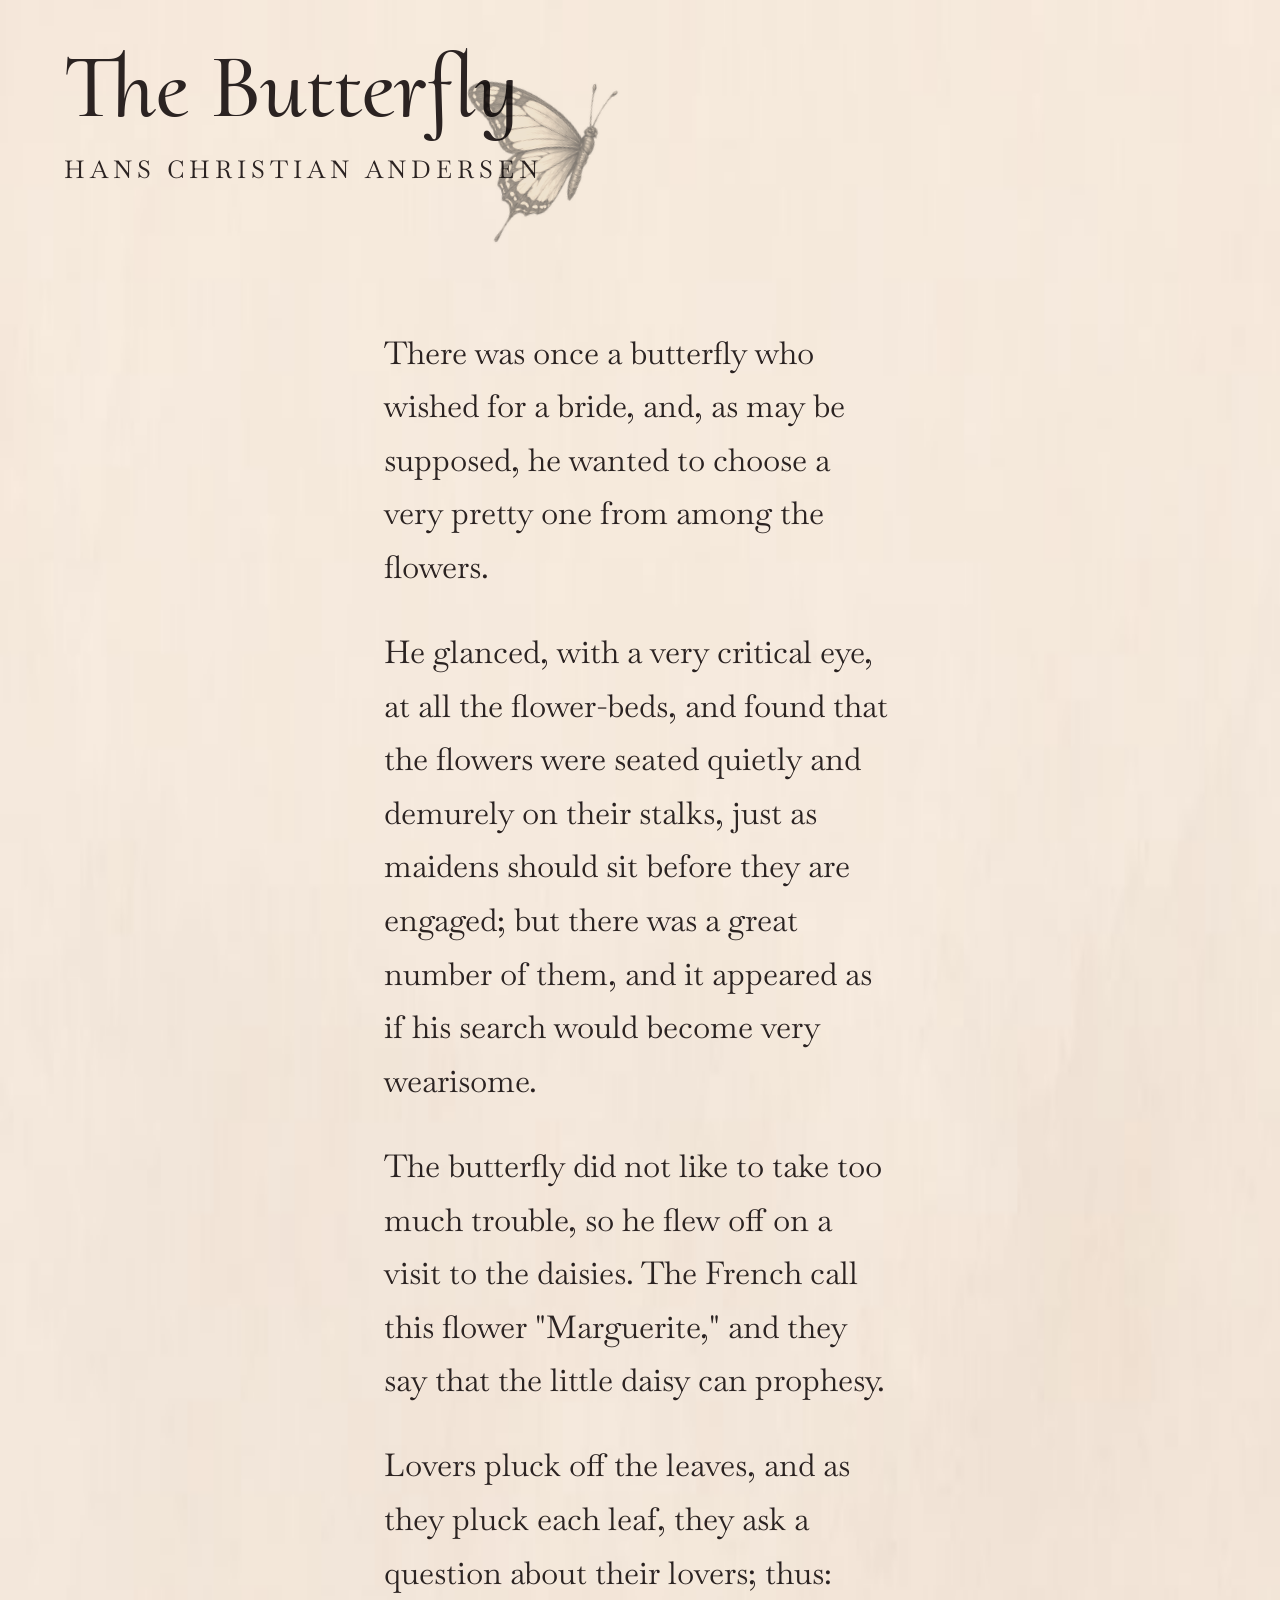
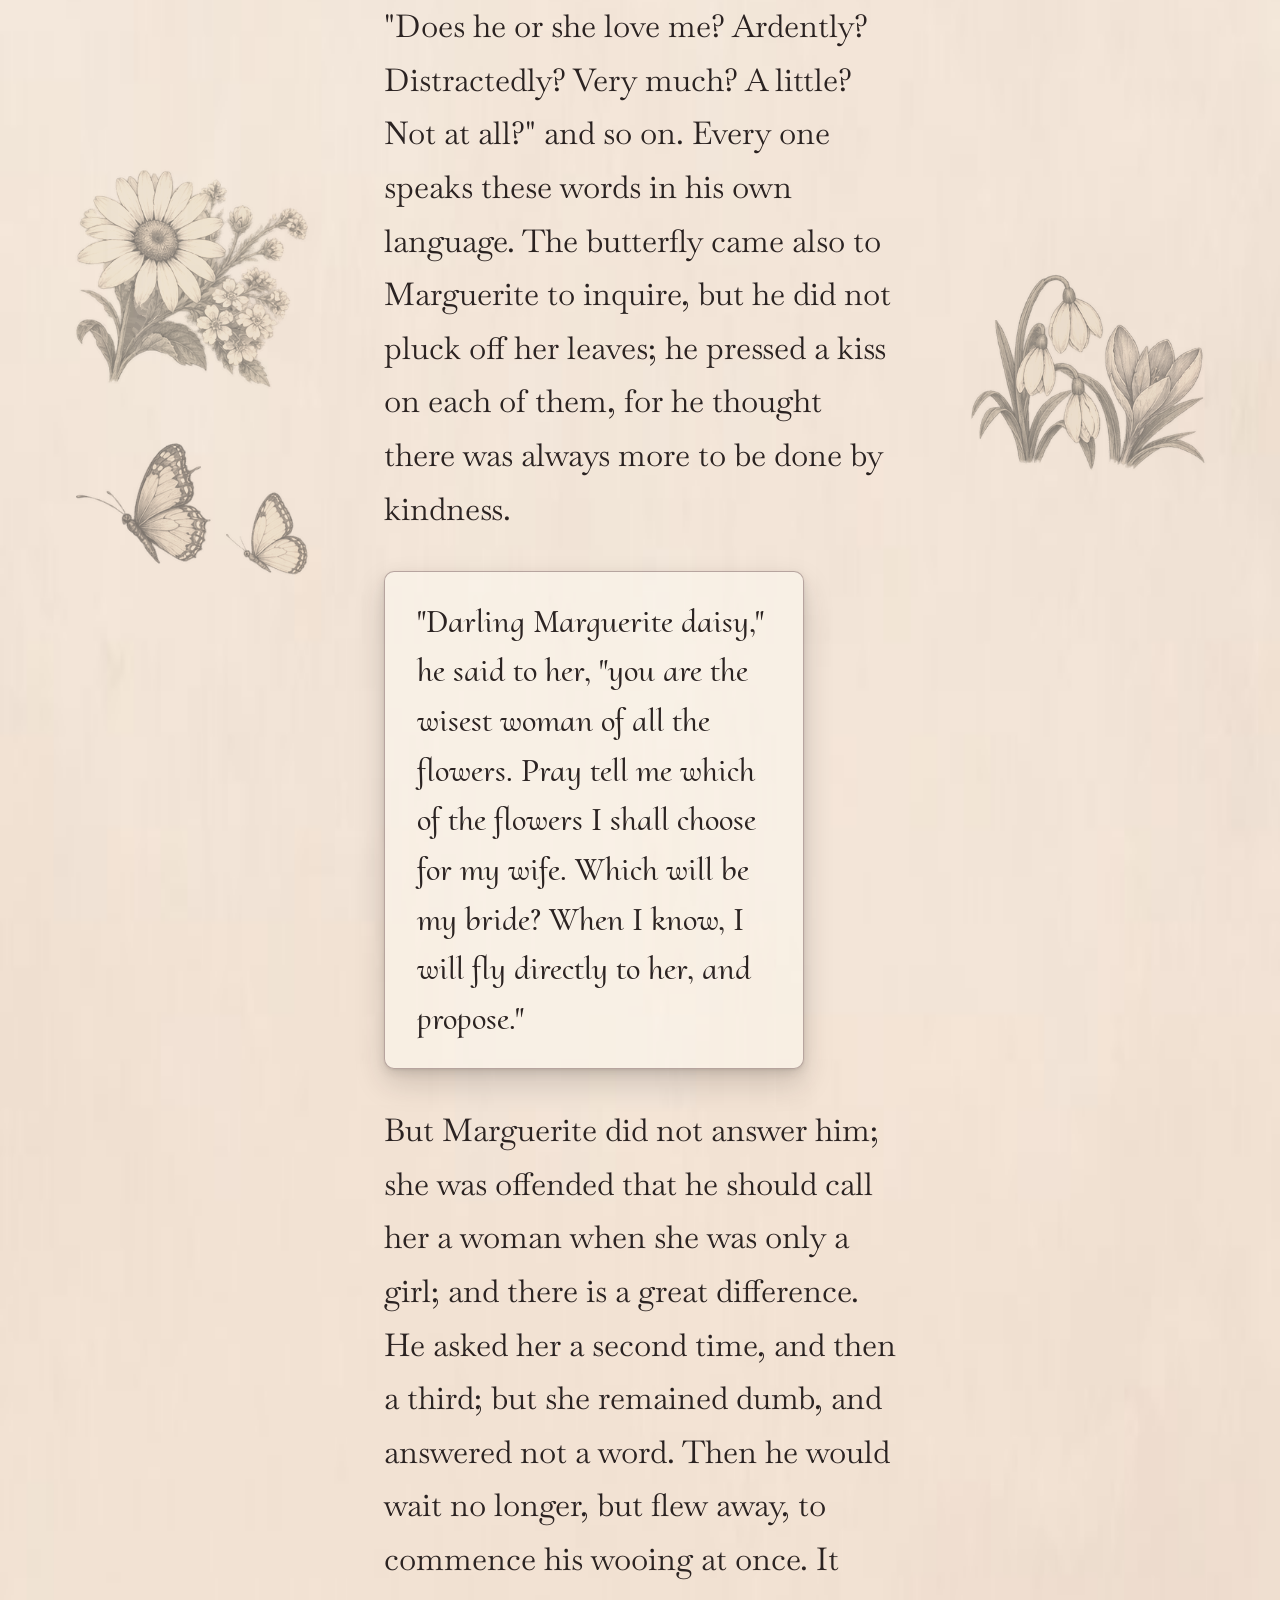
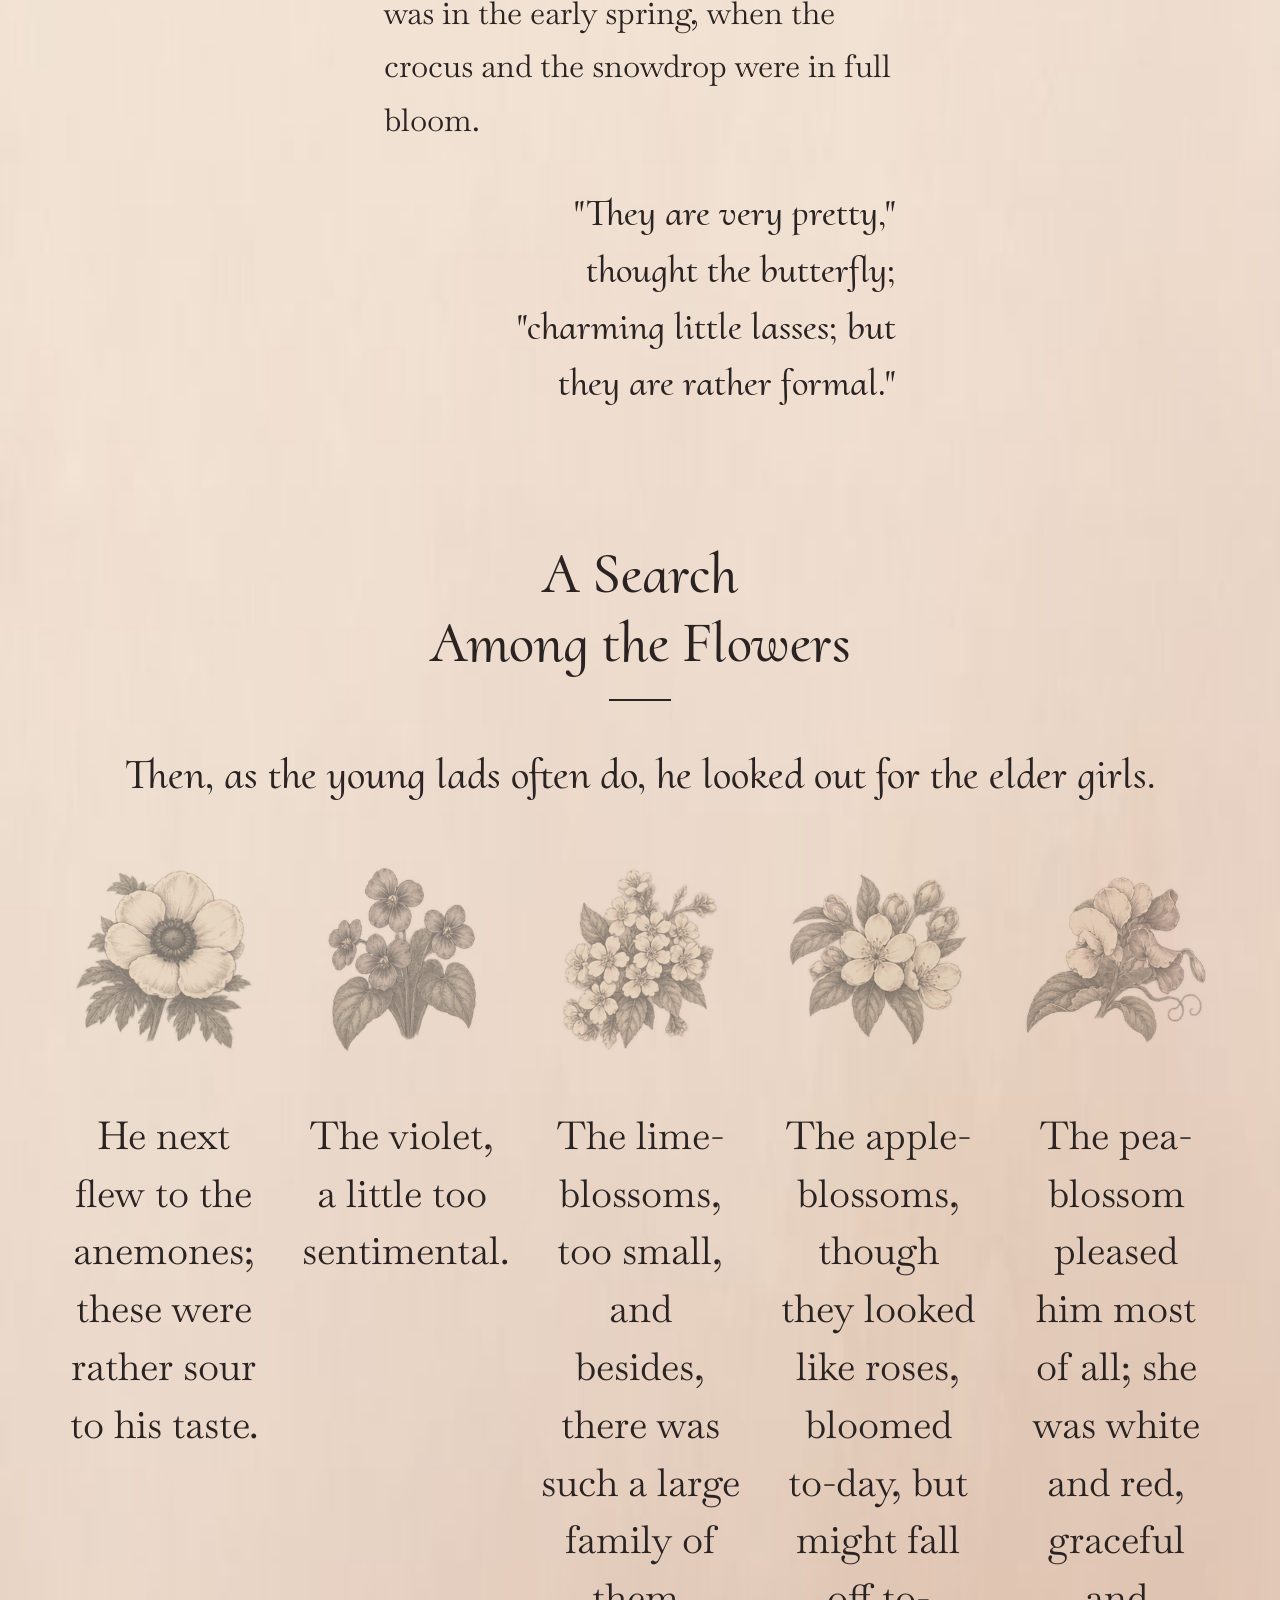
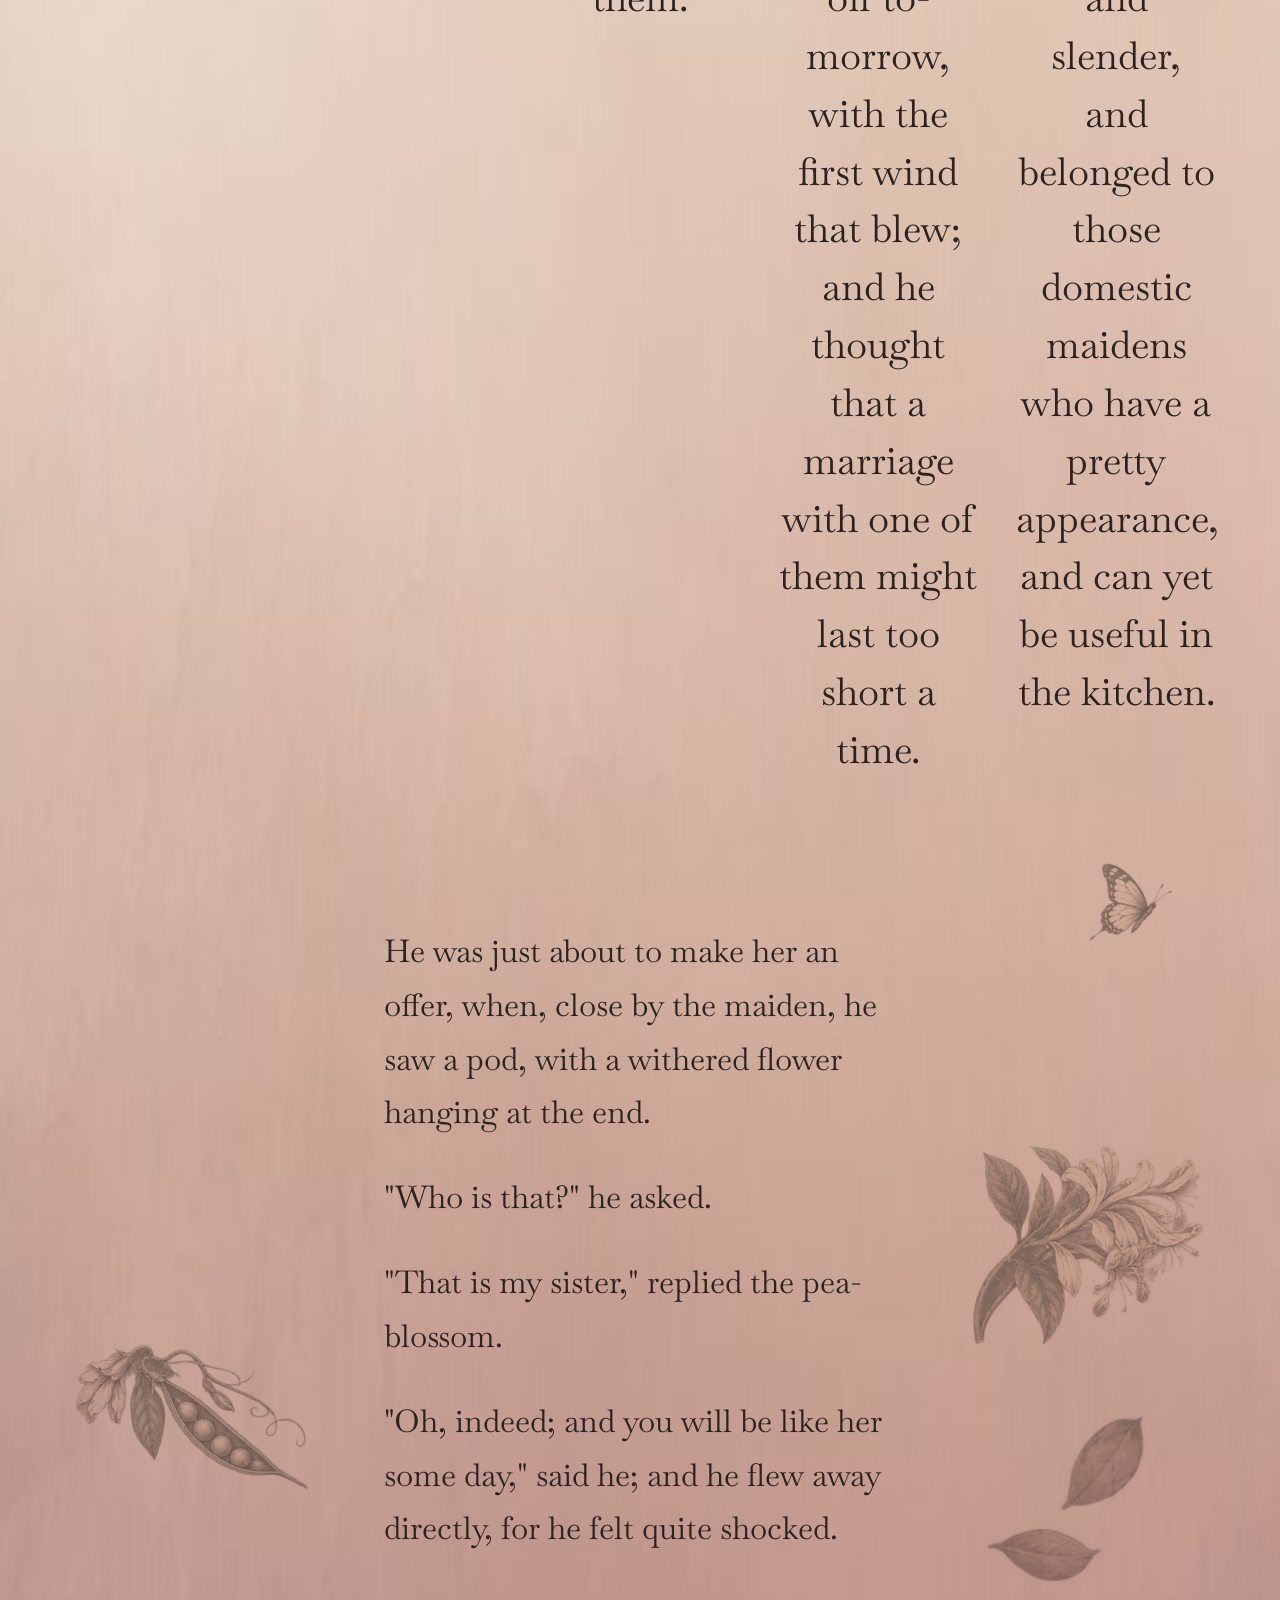
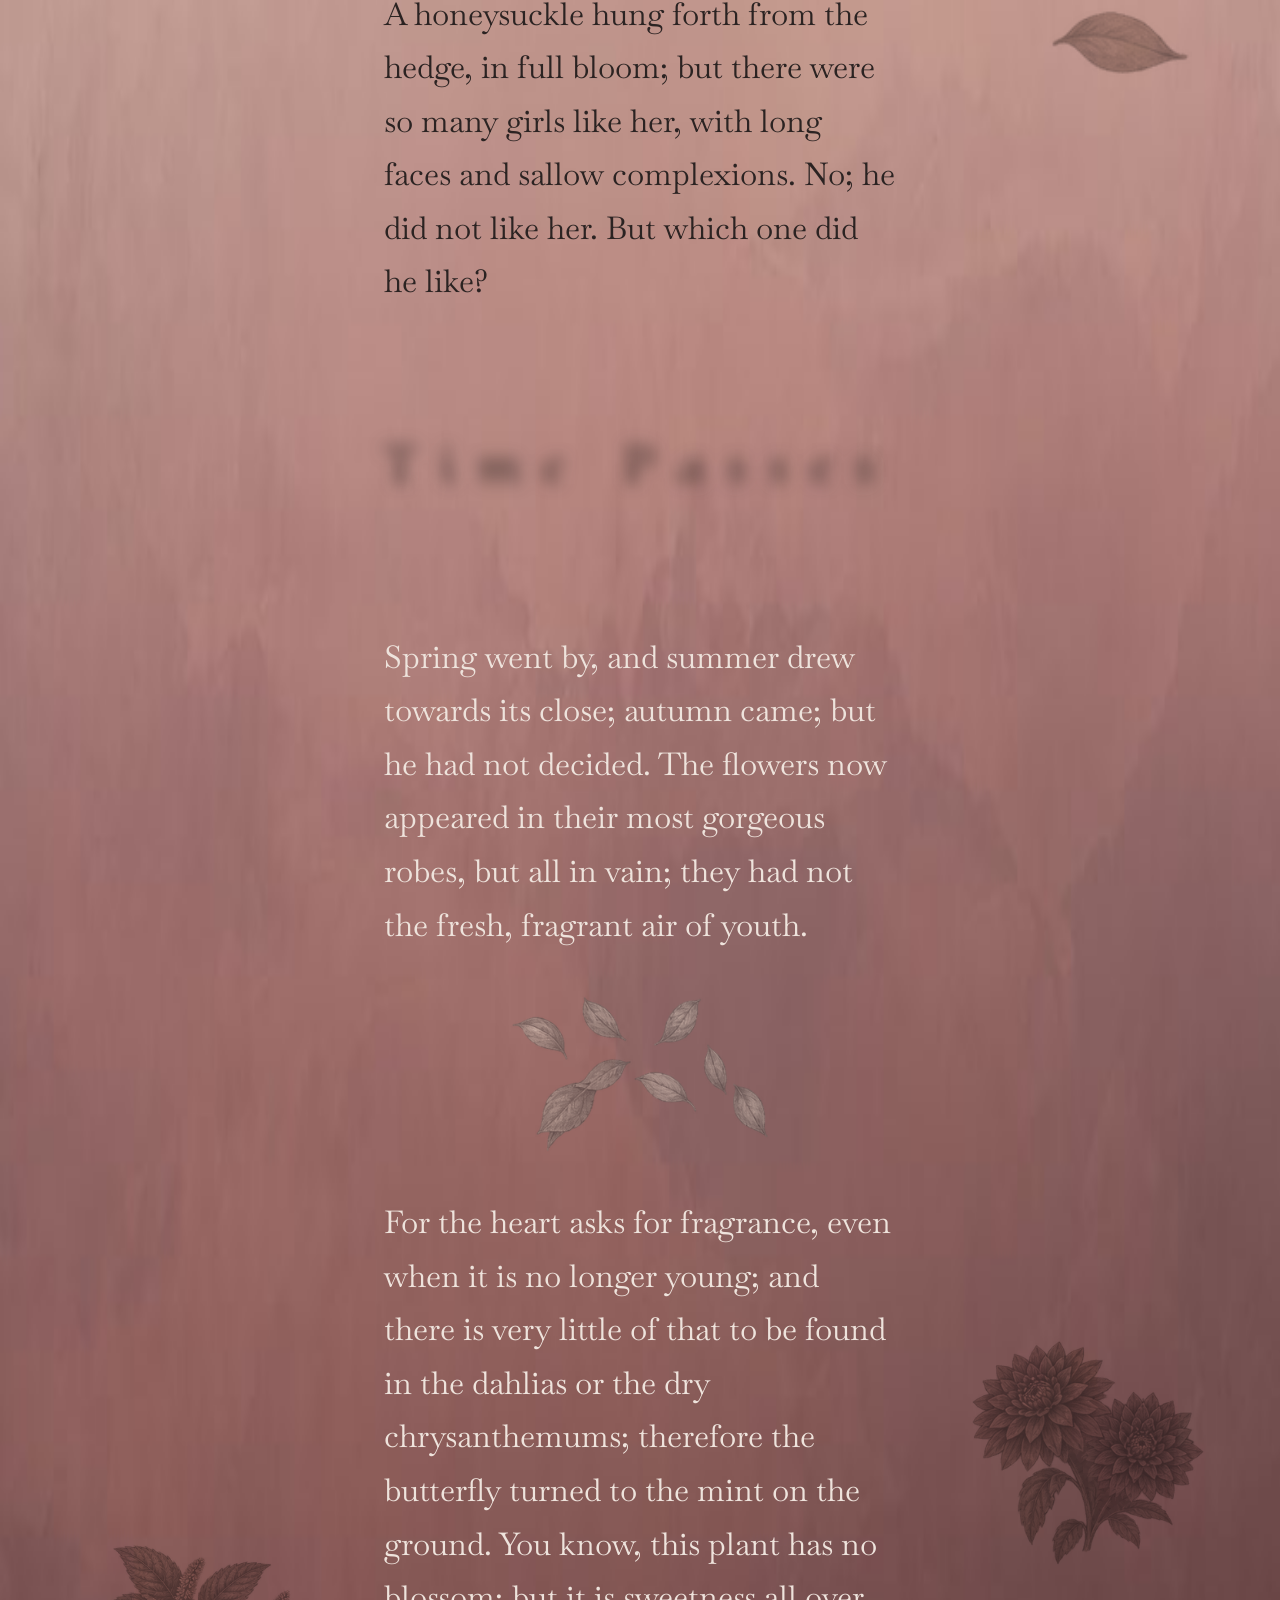
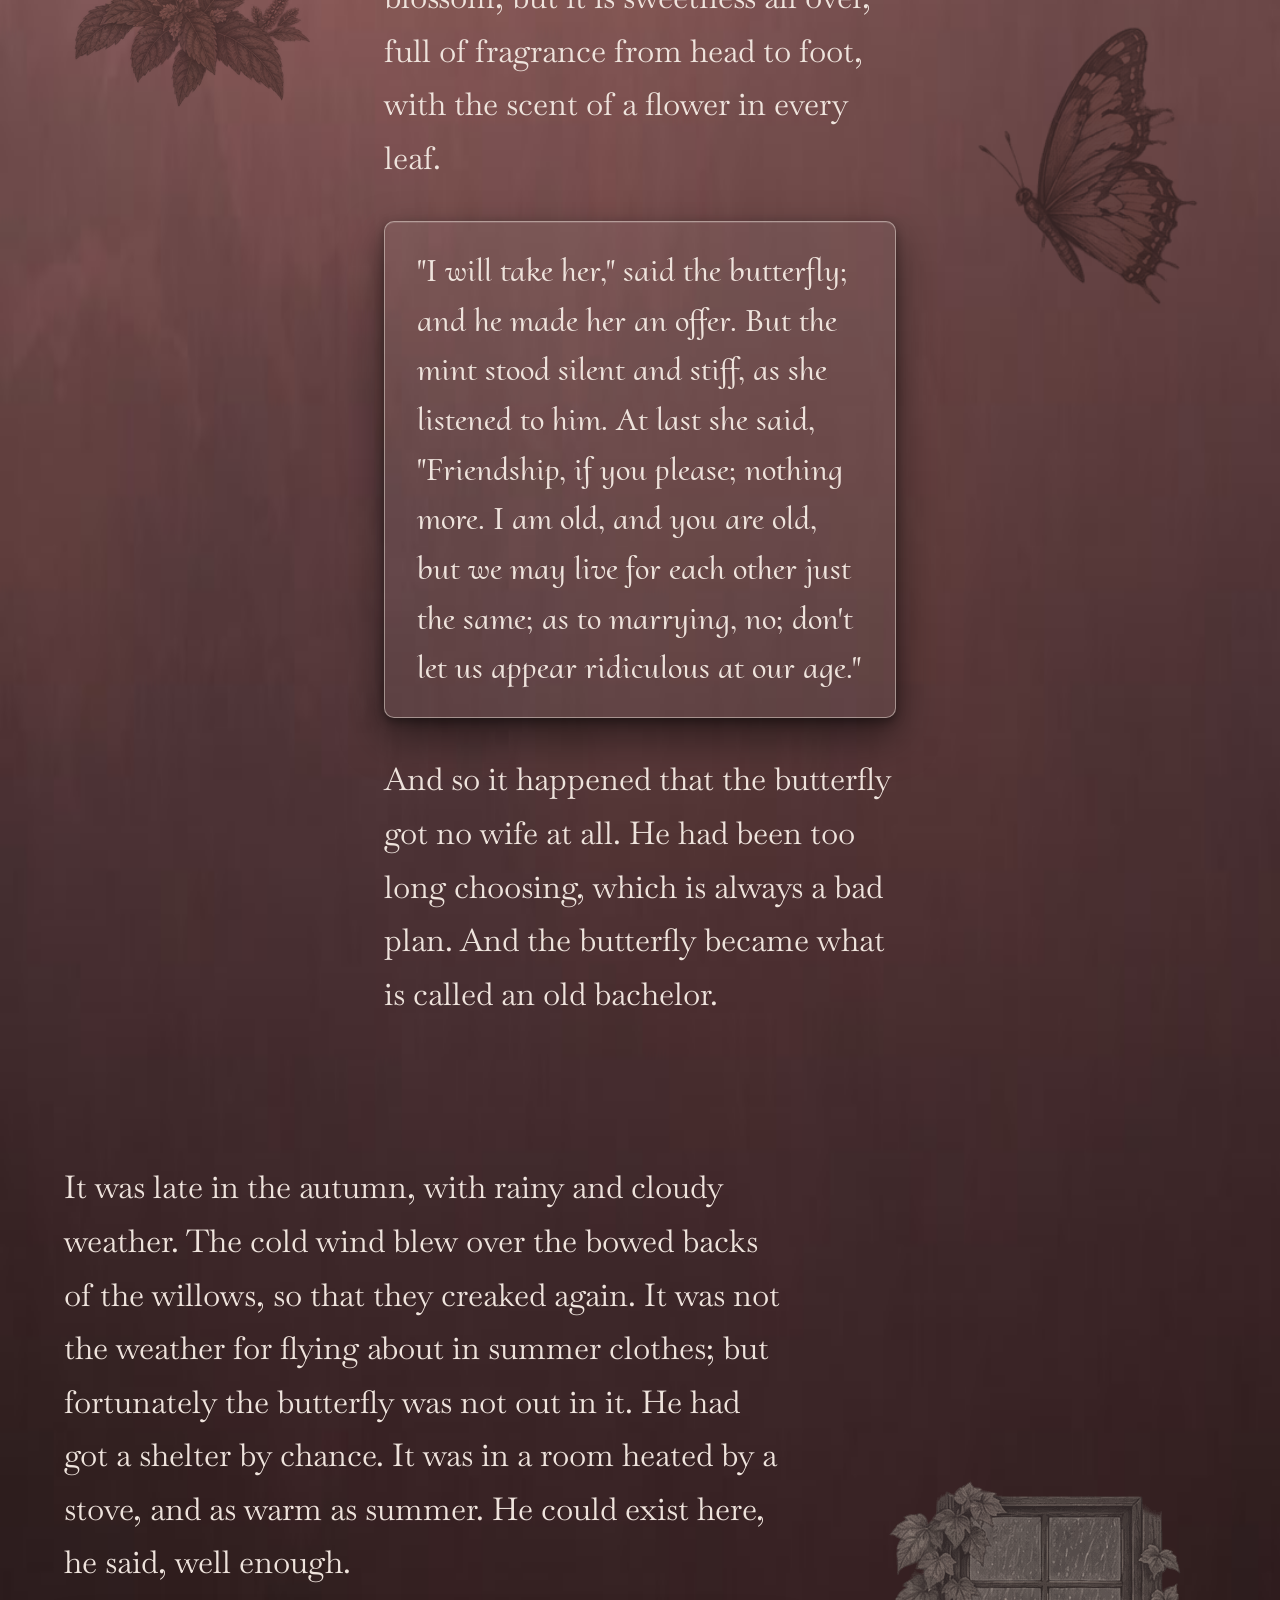
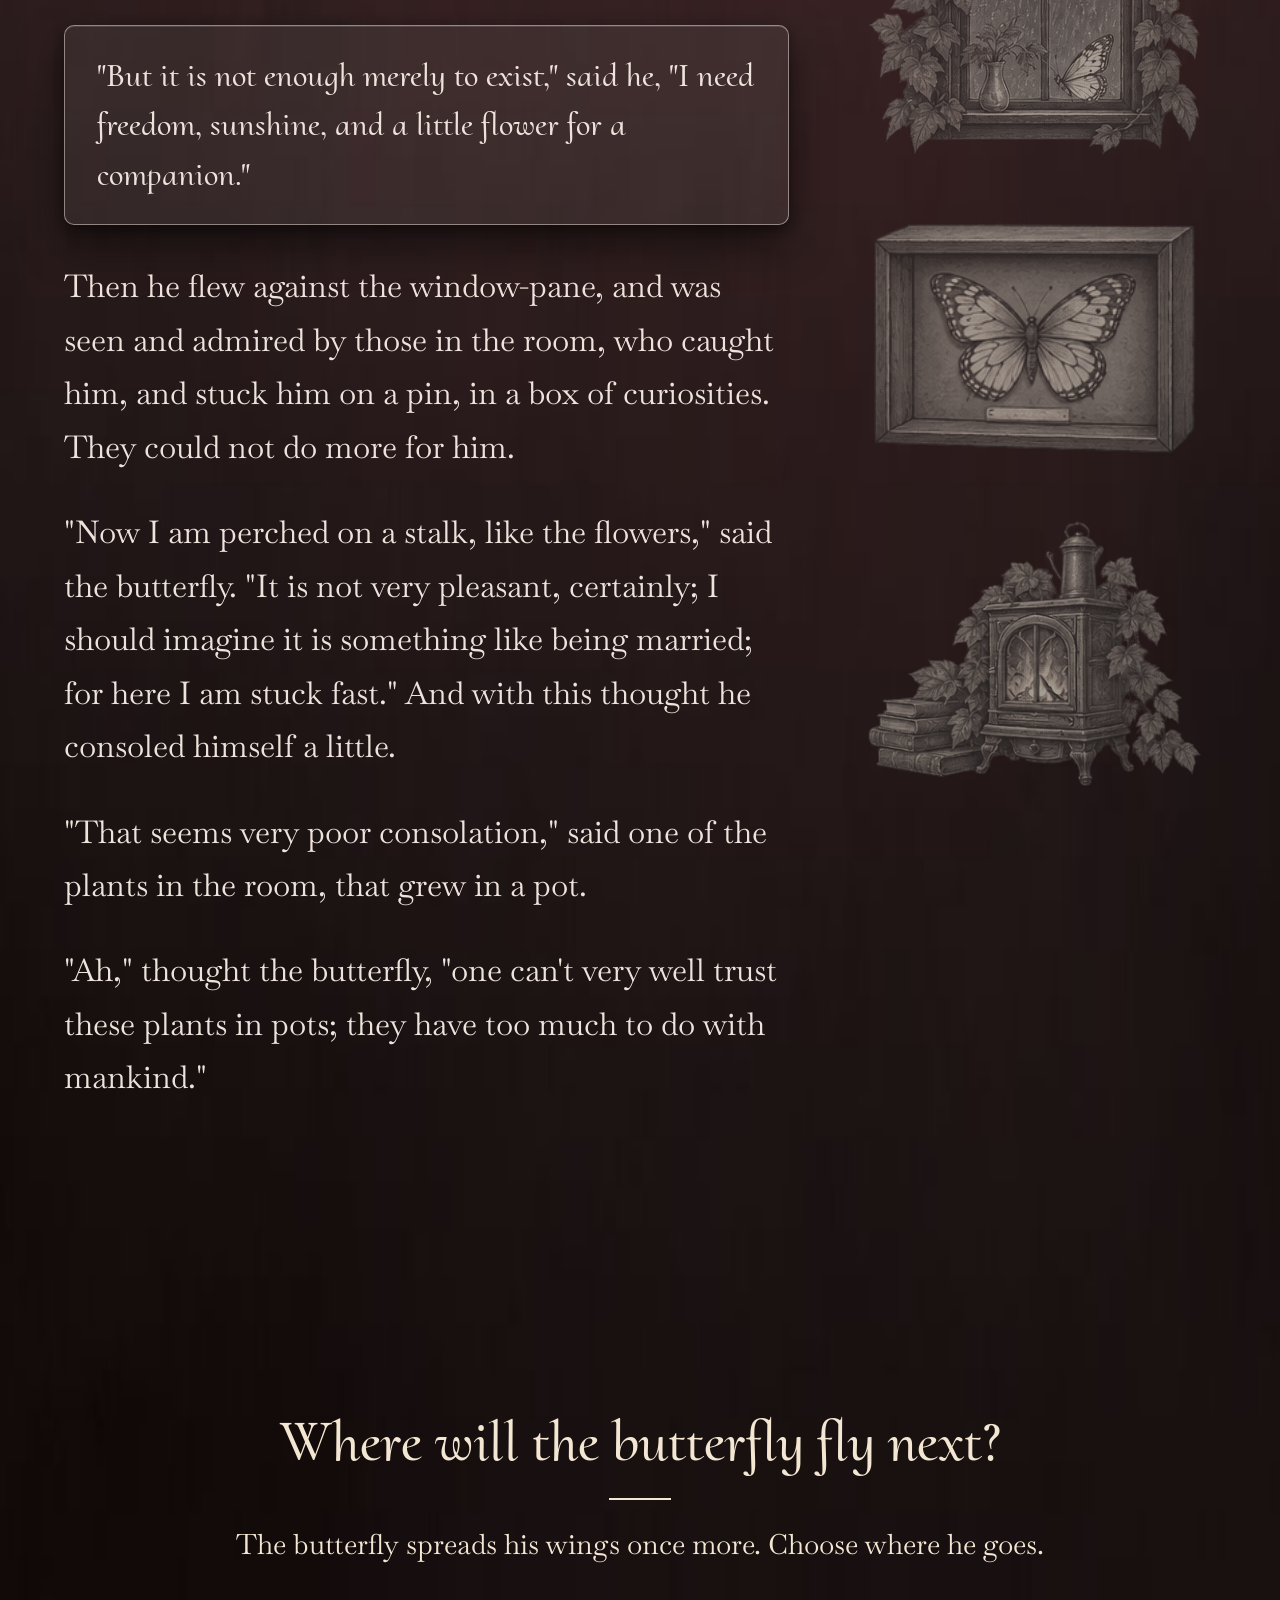
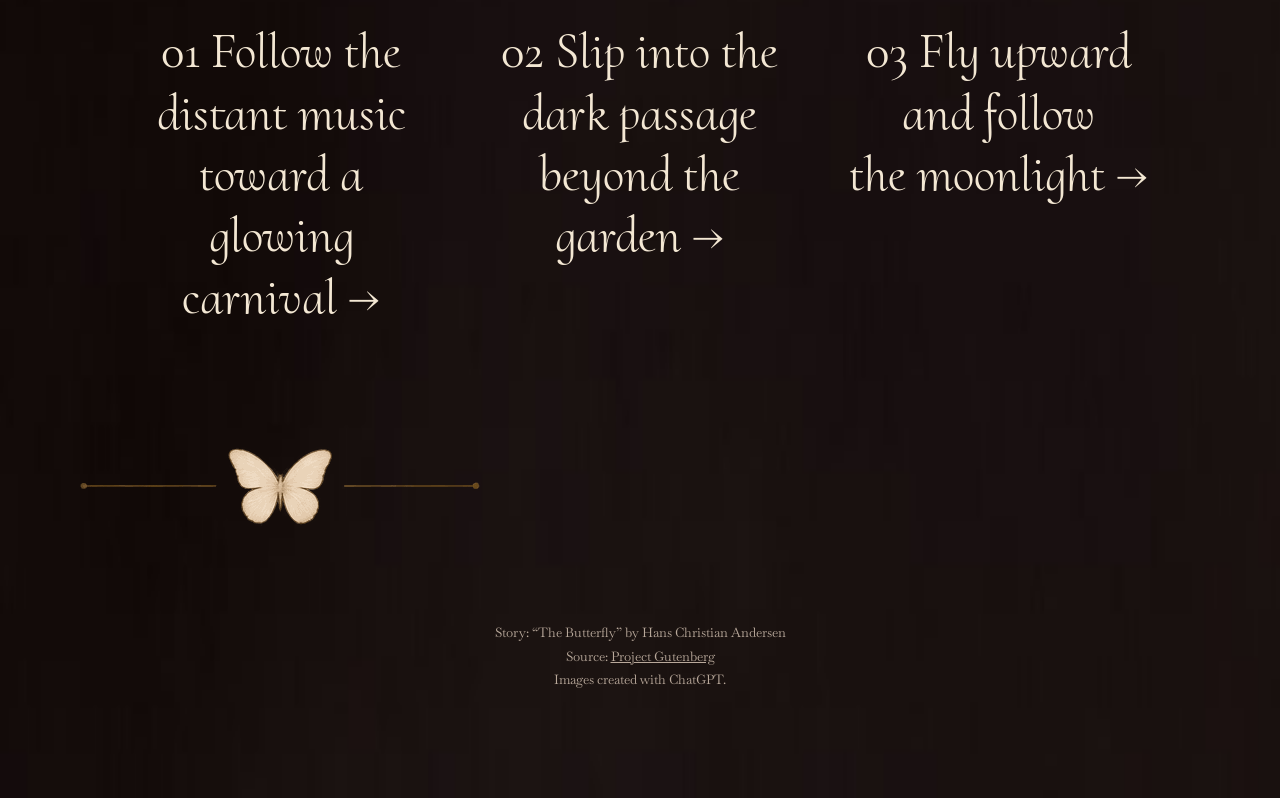
==== index.html @ ea09bf88 "footer" ====
<!DOCTYPE html>
<html lang="en">
<head>
  <meta charset="UTF-8">
  <meta name="viewport" content="width=device-width, initial-scale=1.0">
  <title>The Butterfly</title>
  <link rel="preconnect" href="https://fonts.googleapis.com">
  <link rel="preconnect" href="https://fonts.gstatic.com" crossorigin>
  <link href="https://fonts.googleapis.com/css2?family=Baskervville:ital,wght@0,400..700;1,400..700&family=Cormorant+Upright:wght@400;500;600;700&display=swap" rel="stylesheet">
  <link rel="stylesheet" href="style.css">
</head>
<body>

  <header>
    <div>
      <h1>The Butterfly</h1>
      <p class="author">HANS CHRISTIAN ANDERSEN</p>
    </div>
    <img class="top-butterfly" src="images/01_large_butterfly.png" alt="" width="270" height="271">
  </header>

  <main>

  <section class="row">

    <div class="side">
      <img src="images/05_daisy_bouquet.png" alt="" width="341" height="322">
      <img class="small-img" src="images/02_small_butterflies.png" alt="" width="338" height="206">
    </div>

    <div class="text">
      <p>There was once a butterfly who wished for a bride, and, as may be supposed, he wanted to choose a very pretty one from among the flowers.</p>

      <p>He glanced, with a very critical eye, at all the flower-beds, and found that the flowers were seated quietly and demurely on their stalks, just as maidens should sit before they are engaged; but there was a great number of them, and it appeared as if his search would become very wearisome.</p>

      <p>The butterfly did not like to take too much trouble, so he flew off on a visit to the daisies. The French call this flower "Marguerite," and they say that the little daisy can prophesy.</p>

      <p>Lovers pluck off the leaves, and as they pluck each leaf, they ask a question about their lovers; thus: "Does he or she love me? Ardently? Distractedly? Very much? A little? Not at all?" and so on. Every one speaks these words in his own language. The butterfly came also to Marguerite to inquire, but he did not pluck off her leaves; he pressed a kiss on each of them, for he thought there was always more to be done by kindness.</p>

      <p class="quote pull-left">"Darling Marguerite daisy," he said to her, "you are the wisest woman of all the flowers. Pray tell me which of the flowers I shall choose for my wife. Which will be my bride? When I know, I will fly directly to her, and propose."</p>

      <p>But Marguerite did not answer him; she was offended that he should call her a woman when she was only a girl; and there is a great difference. He asked her a second time, and then a third; but she remained dumb, and answered not a word. Then he would wait no longer, but flew away, to commence his wooing at once. It was in the early spring, when the crocus and the snowdrop were in full bloom.</p>

      <p class="center pull-right">"They are very pretty," thought the butterfly; "charming little lasses; but they are rather formal."</p>
    </div>

    <div class="side">
      <img src="images/04_snowdrops_crocus.png" alt="" width="368" height="311">
    </div>

  </section>


  <h2>A Search<br>Among the Flowers</h2>
  <p class="center">Then, as the young lads often do, he looked out for the elder girls.</p>

  <div class="flower-wrap">
    <img class="flying-butterfly" src="images/01_large_butterfly.png" alt="">

    <section class="flowers">
      <div class="flower">
        <img src="images/06_anemone.png" alt="" width="263" height="268">
        <p>He next flew to the anemones; these were rather sour to his taste.</p>
      </div>
      <div class="flower">
        <img src="images/07_violets.png" alt="" width="251" height="302">
        <p>The violet, a little too sentimental.</p>
      </div>
      <div class="flower">
        <img src="images/08_lime_blossoms.png" alt="" width="240" height="276">
        <p>The lime-blossoms, too small, and besides, there was such a large family of them.</p>
      </div>
      <div class="flower">
        <img src="images/09_apple_blossoms.png" alt="" width="278" height="269">
        <p>The apple-blossoms, though they looked like roses, bloomed to-day, but might fall off to-morrow, with the first wind that blew; and he thought that a marriage with one of them might last too short a time.</p>
      </div>
      <div class="flower">
        <img src="images/10_pea_blossom.png" alt="" width="302" height="284">
        <p>The pea-blossom pleased him most of all; she was white and red, graceful and slender, and belonged to those domestic maidens who have a pretty appearance, and can yet be useful in the kitchen.</p>
      </div>
    </section>
  </div>


  <section class="row">

    <div class="side">
      <img src="images/12_pea_pod.png" alt="" width="350" height="230">
    </div>

    <div class="text">
      <p>He was just about to make her an offer, when, close by the maiden, he saw a pod, with a withered flower hanging at the end.</p>

      <p>"Who is that?" he asked.</p>

      <p>"That is my sister," replied the pea-blossom.</p>

      <p>"Oh, indeed; and you will be like her some day," said he; and he flew away directly, for he felt quite shocked.</p>

      <p>A honeysuckle hung forth from the hedge, in full bloom; but there were so many girls like her, with long faces and sallow complexions. No; he did not like her. But which one did he like?</p>
    </div>

    <div class="side">
      <img src="images/11_honeysuckle.png" alt="" width="306" height="269">
      <img class="small-img" src="images/03_falling_leaves.png" alt="" width="149" height="181">
    </div>

  </section>


  <h2 class="time-title">Time Passes</h2>

  <section class="row">

    <div class="side">
      <img src="images/15_mint_leaves.png" alt="" width="399" height="285">
    </div>

    <div class="text light">
      <p>Spring went by, and summer drew towards its close; autumn came; but he had not decided. The flowers now appeared in their most gorgeous robes, but all in vain; they had not the fresh, fragrant air of youth.</p>

      <img class="small-img" src="images/13_autumn_leaves_cluster.png" alt="" width="346" height="222">

      <p>For the heart asks for fragrance, even when it is no longer young; and there is very little of that to be found in the dahlias or the dry chrysanthemums; therefore the butterfly turned to the mint on the ground. You know, this plant has no blossom; but it is sweetness all over, full of fragrance from head to foot, with the scent of a flower in every leaf.</p>

      <p class="quote">"I will take her," said the butterfly; and he made her an offer. But the mint stood silent and stiff, as she listened to him. At last she said,<br>
        "Friendship, if you please; nothing more. I am old, and you are old, but we may live for each other just the same; as to marrying, no; don't let us appear ridiculous at our age."</p>

      <p>And so it happened that the butterfly got no wife at all. He had been too long choosing, which is always a bad plan. And the butterfly became what is called an old bachelor.</p>
    </div>

    <div class="side">
      <img src="images/14_autumn_dahlias.png" alt="" width="333" height="322">
      <img class="small-img" src="images/16_autumn_butterfly.png" alt="" width="220" height="270">
    </div>

  </section>


  <section class="row light">

    <div class="text">
      <p>It was late in the autumn, with rainy and cloudy weather. The cold wind blew over the bowed backs of the willows, so that they creaked again. It was not the weather for flying about in summer clothes; but fortunately the butterfly was not out in it. He had got a shelter by chance. It was in a room heated by a stove, and as warm as summer. He could exist here, he said, well enough.</p>

      <p class="quote">"But it is not enough merely to exist," said he, "I need freedom, sunshine, and a little flower for a companion."</p>

      <p>Then he flew against the window-pane, and was seen and admired by those in the room, who caught him, and stuck him on a pin, in a box of curiosities. They could not do more for him.</p>

      <p>"Now I am perched on a stalk, like the flowers," said the butterfly. "It is not very pleasant, certainly; I should imagine it is something like being married; for here I am stuck fast." And with this thought he consoled himself a little.</p>

      <p>"That seems very poor consolation," said one of the plants in the room, that grew in a pot.</p>

      <p>"Ah," thought the butterfly, "one can't very well trust these plants in pots; they have too much to do with mankind."</p>
    </div>

    <div class="side">
      <img src="images/17_rainy_window.png" alt="" width="363" height="306">
      <img src="images/18_pinned_butterfly.png" alt="" width="271" height="203">
      <img src="images/19_stove_and_books.png" alt="" width="376" height="306">
    </div>

  </section>
    <section class="next-story">
  <h2>Where will the butterfly fly next?</h2>
  <p class="next-intro">
    The butterfly spreads his wings once more. Choose where he goes.
  </p>

  <div class="story-choices">

    <a href="https://dkb228.github.io/WebStoryDesign_Bryant/">
      <span>01</span>
      Follow the distant music<br>
      toward a glowing carnival →
    </a>

    <a href="https://ejw328.github.io/Web_Design_Story_Walsh/">
      <span>02</span>
      Slip into the dark passage<br>
      beyond the garden →
    </a>

    <a href="https://jus628.github.io/Web_Design_Story_Salinero/">
      <span>03</span>
      Fly upward and follow<br>
      the moonlight →
    </a>

  </div>
</section>
  </main>
  <script>
    const butterfly = document.querySelector('.top-butterfly');

    const flyer = document.querySelector('.flying-butterfly');
    const wrap = document.querySelector('.flower-wrap');

    function onScroll() {
      butterfly.classList.toggle('home', window.scrollY > 20);

      const box = wrap.getBoundingClientRect();
      let p = (window.innerHeight - box.top) / (window.innerHeight + box.height);
      p = Math.min(Math.max(p, 0), 0.999);
      flyer.style.setProperty('--p', p);
    }

    window.addEventListener('scroll', onScroll, { passive: true });
    onScroll();

    const timeTitle = document.querySelector('.time-title');

    new IntersectionObserver(entries => {
      entries.forEach(entry => {
        timeTitle.classList.toggle('show', entry.isIntersecting);
      });
    }, { threshold: 0.6 }).observe(timeTitle);
  </script>
  <div class="divider-container">
    <img
      class="butterfly-divider"
      src="images/20_butterfly_divider.png"
      alt="Butterfly divider">
  </div>

  <footer class="site-footer">
  <p>
    Story: “The Butterfly” by Hans Christian Andersen
  </p>

  <p>
    Source:
    <a href="https://www.gutenberg.org/files/27200/27200-h/27200-h.htm#butterfl"
       target="_blank">
      Project Gutenberg
    </a>
  </p>

  <p>
    Images created with ChatGPT.
  </p>
</footer>
</body>
</html>
---- style.css ----
*,
*::before,
*::after {
  box-sizing: border-box;
}

html {
  font-size: clamp(16px, 0.9vw + 6px, 34px);
  background-color: #f1ece5;
  background-image:
    url("images/background.jpg"),
    linear-gradient(#f1ece5 0%, #ebe3da 35%, #c9a9a2 55%, #8a6664 68%, #3a2c2b 80%, #161111 100%);
  background-size: 100% 100%;
  background-repeat: no-repeat;
  min-height: 100vh;
}

body {
  margin: 0;
  padding: 0 5vw 4rem;
  font-family: "Baskervville", Baskerville, Georgia, serif;
  font-size: 1rem;
  line-height: 1.7;
  color: #2b2322;
}

h1,
h2,
.quote,
p.center {
  font-family: "Cormorant Upright", "Cormorant", Georgia, serif;
  font-weight: 500;
}

.quote,
p.center {
  font-size: 1.2em;
  line-height: 1.5;
}

img {
  max-width: 100%;
  height: auto;
}



header img,
main img,
footer img {
  opacity: 0.6 !important;
  filter: sepia(0.7) saturate(0.4) contrast(0.75) brightness(1.1) blur(0.4px);
  mix-blend-mode: multiply;
}

.light img {
  mix-blend-mode: normal;
  opacity: 0.6 !important;
}



header {
  display: flex;
  justify-content: space-between;
  align-items: center;
  gap: 2rem;
  padding-top: 3vw;
}

h1 {
  font-size: clamp(3rem, 7vw, 9rem);
  margin: 0;
  line-height: 1.05;
}

.author {
  font-size: 1.4rem;
  letter-spacing: 0.2em;
  margin-top: 0.8rem;
}

.top-butterfly {
  width: clamp(7rem, 14vw, 20rem);
  flex-shrink: 0;
  transform: translate(-45vw, 1rem) rotate(-15deg);
  transition: transform 2s ease-in-out;
}

.top-butterfly.home {
  transform: translate(4vw, -2vw) rotate(0deg);
}



.row {
  display: flex;
  align-items: center;
  gap: 5vw;
  margin: 6vw 0;
}

.side {
  flex: 1 1 0;
  min-width: 0;
  text-align: center;
}

.text {
  flex: 2 1 0;
  min-width: 0;
  font-size: 1.8rem;
}

.side img {
  display: block;
  width: 100%;
  margin: 0 auto 2.5vw;
}

.side img:last-child {
  margin-bottom: 0;
}



h2 {
  text-align: center;
  font-size: clamp(2.2rem, 4.5vw, 6rem);
  line-height: 1.2;
  margin: 7vw 0 1rem;
}

h2::after {
  content: "";
  display: block;
  width: 3.5rem;
  height: 2px;
  background: currentColor;
  margin: 1.2rem auto;
}

h2 + .center {
  font-size: 2.4rem;
}



.time-title {
  opacity: 0;
  filter: blur(8px);
  letter-spacing: 0.4em;
  transition: opacity 2.5s ease, filter 2.5s ease, letter-spacing 2.5s ease;
}

.time-title.show {
  opacity: 1;
  filter: blur(0);
  letter-spacing: normal;
}

.time-title::after {
  width: 0;
  transition: width 2s ease 1s;
}

.time-title.show::after {
  width: 3.5rem;
}

@media (prefers-reduced-motion: reduce) {
  .time-title,
  .time-title::after {
    transition: none;
  }
}



.flower-wrap {
  position: relative;
}

.flowers {
  display: grid;
  grid-template-columns: repeat(5, 1fr);
  gap: 3vw;
  margin: 4vw 0;
}

.flower {
  min-width: 0;
  text-align: center;
}

.flower img {
  width: 100%;
  height: clamp(9rem, 16vw, 26rem);
  object-fit: contain;
  margin-bottom: 2rem;
}

.flower p {
  font-size: 2.2rem;
  line-height: 1.5;
  margin-top: 0;
}



.flying-butterfly {
  position: absolute;
  top: 100%;
  left: 0;
  width: 5rem;
  z-index: 2;
  pointer-events: none;
  animation: flyAcross 1s linear paused both;
  animation-delay: calc(var(--p, 0) * -1s);
}

@keyframes flyAcross {
  0%   { translate: 0 2rem;       rotate: 15deg; }
  25%  { translate: 20vw 0rem;    rotate: -10deg; }
  50%  { translate: 40vw 3rem;    rotate: 12deg; }
  75%  { translate: 60vw 1rem;    rotate: -8deg; }
  100% { translate: 80vw 2.5rem;  rotate: 5deg; }
}



.center {
  text-align: center;
}

.small-img {
  width: 75%;
  display: block;
  margin: 2vw auto;
}

.text .small-img {
  width: 55%;
}



.quote {
  border: 1px solid rgba(138, 116, 112, 0.6);
  border-radius: 10px;
  padding: 1.4rem 1.8rem;
  margin: 2rem 0;
  font-size: 1.05em;
  background: rgba(255, 252, 247, 0.45);
  box-shadow:
    0 1px 2px rgba(43, 35, 34, 0.08),
    0 4px 8px rgba(43, 35, 34, 0.10),
    0 14px 30px rgba(43, 35, 34, 0.18);
}

.light {
  color: #eee3dc;
}

.light .quote {
  border-color: rgba(238, 227, 220, 0.5);
  background: rgba(255, 255, 255, 0.06);
  box-shadow:
    inset 0 1px 0 rgba(255, 255, 255, 0.12),
    0 4px 10px rgba(0, 0, 0, 0.35),
    0 18px 40px rgba(0, 0, 0, 0.5);
}


.pull-left {
  margin-right: 18%;
}

.pull-right {
  margin-left: 18%;
  text-align: right;
}



footer {
  text-align: center;
  padding: 4vw 0;
}

footer img {
  width: clamp(14rem, 30vw, 36rem);
  margin: 0 auto;
}



@media (max-width: 950px) {
  .row {
    flex-direction: column;
    gap: 2.5rem;
  }

  .side,
  .text {
    flex: none;
    width: 100%;
  }

  .text,
  h2 + .center {
    font-size: 1.6rem;
  }

  .flower p {
    font-size: 1.4rem;
  }

  .side img {
    max-width: 28rem;
  }

  .flowers {
    grid-template-columns: repeat(3, 1fr);
  }

  .flower img {
    height: 12rem;
  }

  .pull-left,
  .pull-right {
    margin-left: 0;
    margin-right: 0;
  }
}



@media (max-width: 700px) {
  header {
    flex-direction: column;
    text-align: center;
  }

  .top-butterfly,
  .top-butterfly.home {
    transform: none;
  }

  .author {
    font-size: 1.1rem;
  }

  .text,
  h2 + .center {
    font-size: 1.25rem;
  }

  .flower p {
    font-size: 1.15rem;
  }

  .flowers {
    grid-template-columns: 1fr;
  }

  .flower img {
    height: auto;
    max-height: 15rem;
  }

  .side img {
    max-width: 20rem;
  }

  .divider-container {
    width: 100%;
    display: flex;
    justify-content: center;
    align-items: center;
    margin: 5rem 0;
  }

  .butterfly-divider {
    width: 800px !important;
    max-width: 80vw !important;
    height: auto;
    margin: 0 !important;
  }
}

.next-story {
  width: 100%;
  text-align: center;
  padding: 6rem 5vw;
  color: #f3e7d3;
}
.next-story h2 {
  color: #f3e7d3;
  text-align: center;
  margin-left: auto;
  margin-right: auto;
}

.next-intro {
  color: #f3e7d3;
  text-align: center;
  font-size: 1.6rem;
  margin: 0 auto 3rem;
}

.story-choices {
  display: grid;
  grid-template-columns: repeat(3, 1fr);
  width: 100%;
  max-width: 1400px;
  margin: 3rem auto 0;
  gap: 3rem;
  align-items: start;
  text-align: center;
}

.story-choices a,
.story-choices a:link,
.story-choices a:visited,
.story-choices a:active {
  display: block;
  color: #f3e7d3;
  text-decoration: none;
  text-align: center;
  font-family: "Cormorant Upright", "Cormorant", Georgia, serif;
  font-size: 2.8rem;
  line-height: 1.25;
}
.story-choices a:hover {
  color: white;
  text-decoration: none;
}

.site-footer {
  text-align: center;
  padding: 4rem 2rem 2rem;
  color: #b9a99b;
  font-size: 0.75rem;
  line-height: 1.5;
}

.site-footer p {
  margin: 0.2rem 0;
}

.site-footer a,
.site-footer a:link,
.site-footer a:visited {
  color: #b9a99b;
  text-decoration: underline;
}

.site-footer a:hover {
  color: #f3e7d3;
}
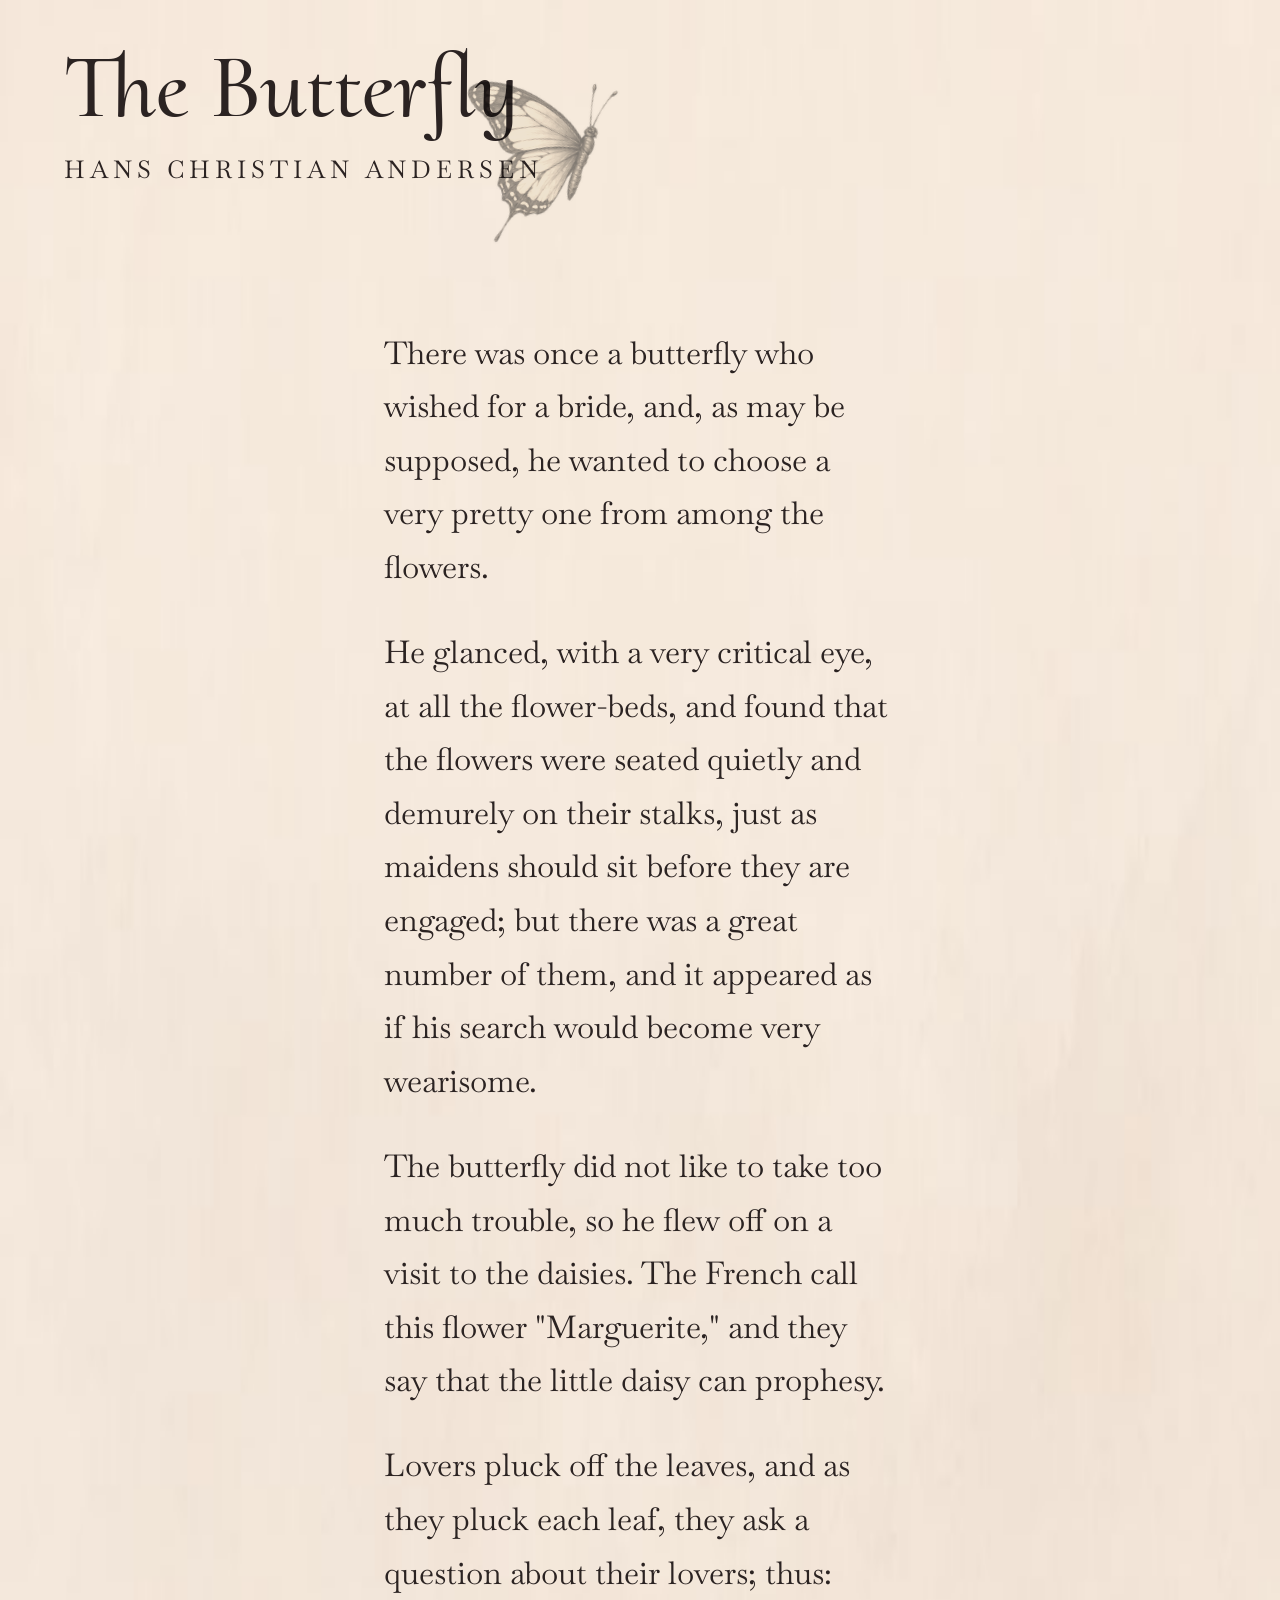
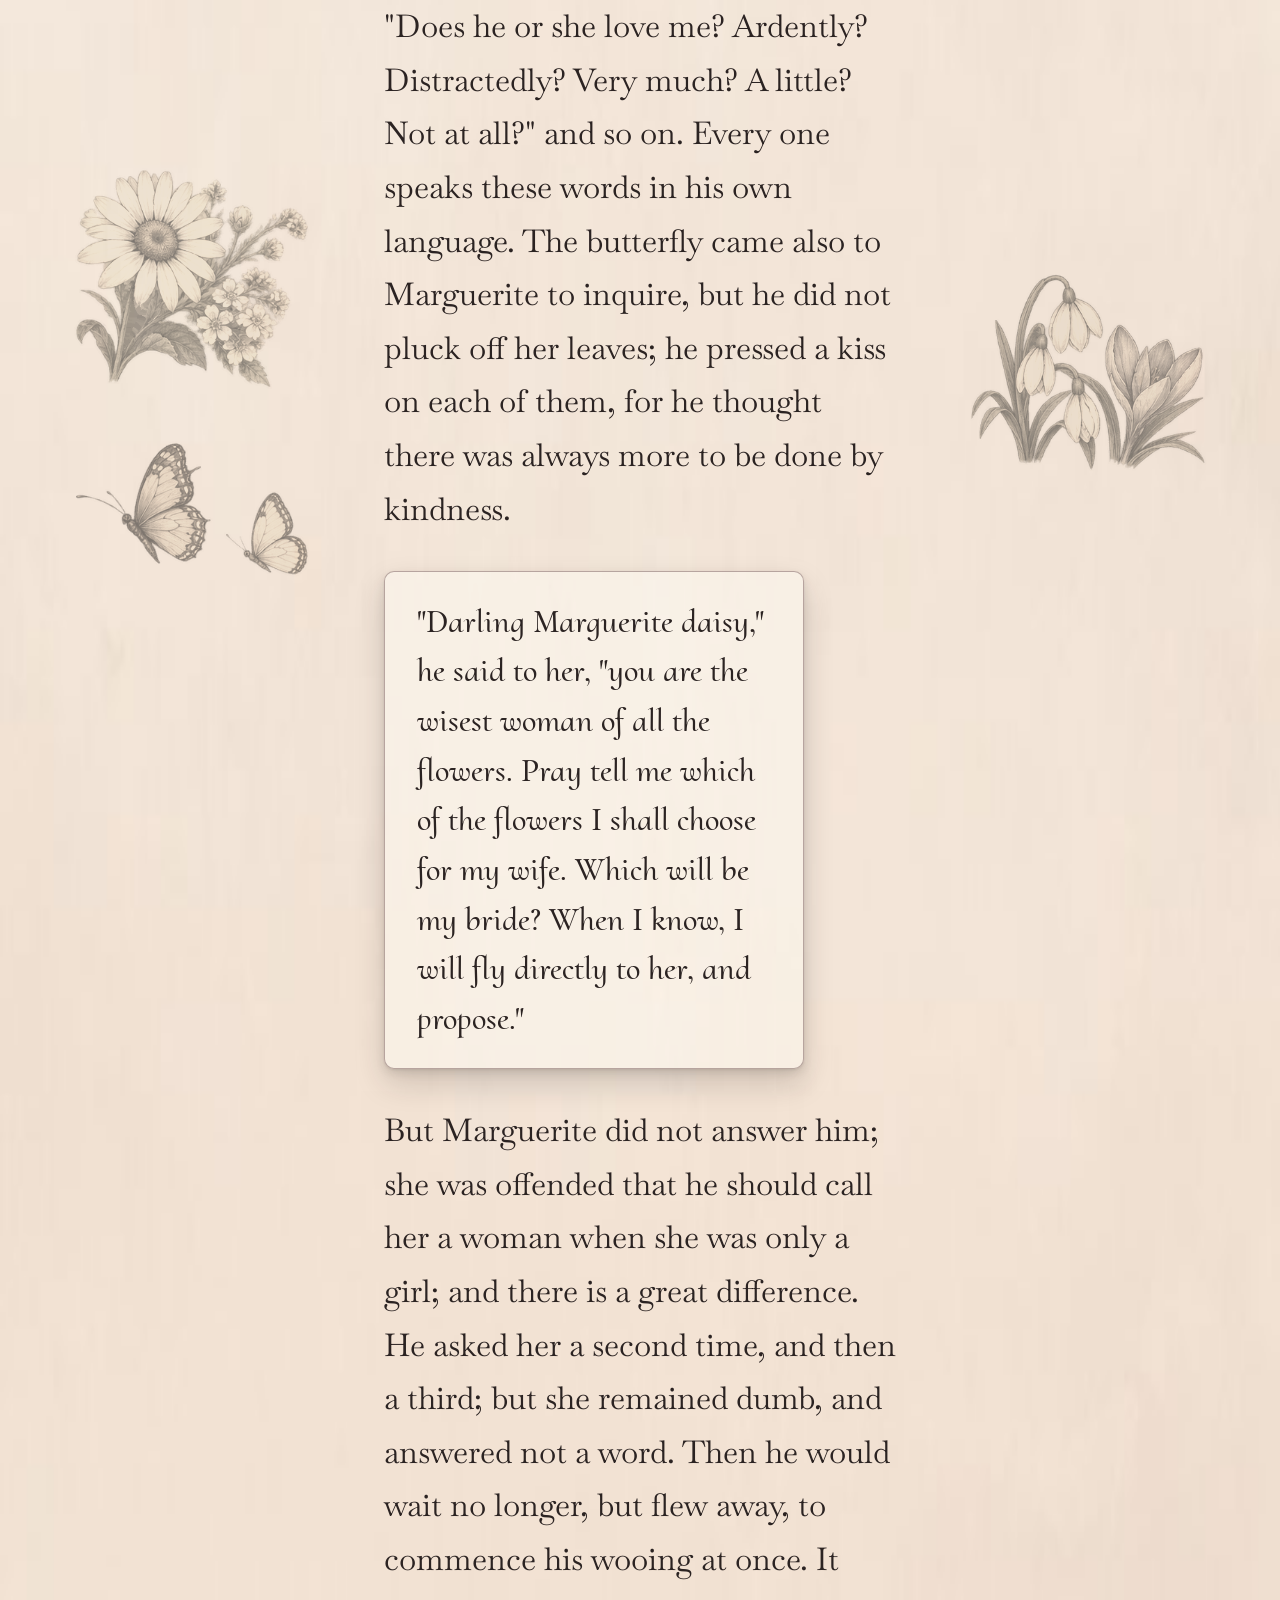
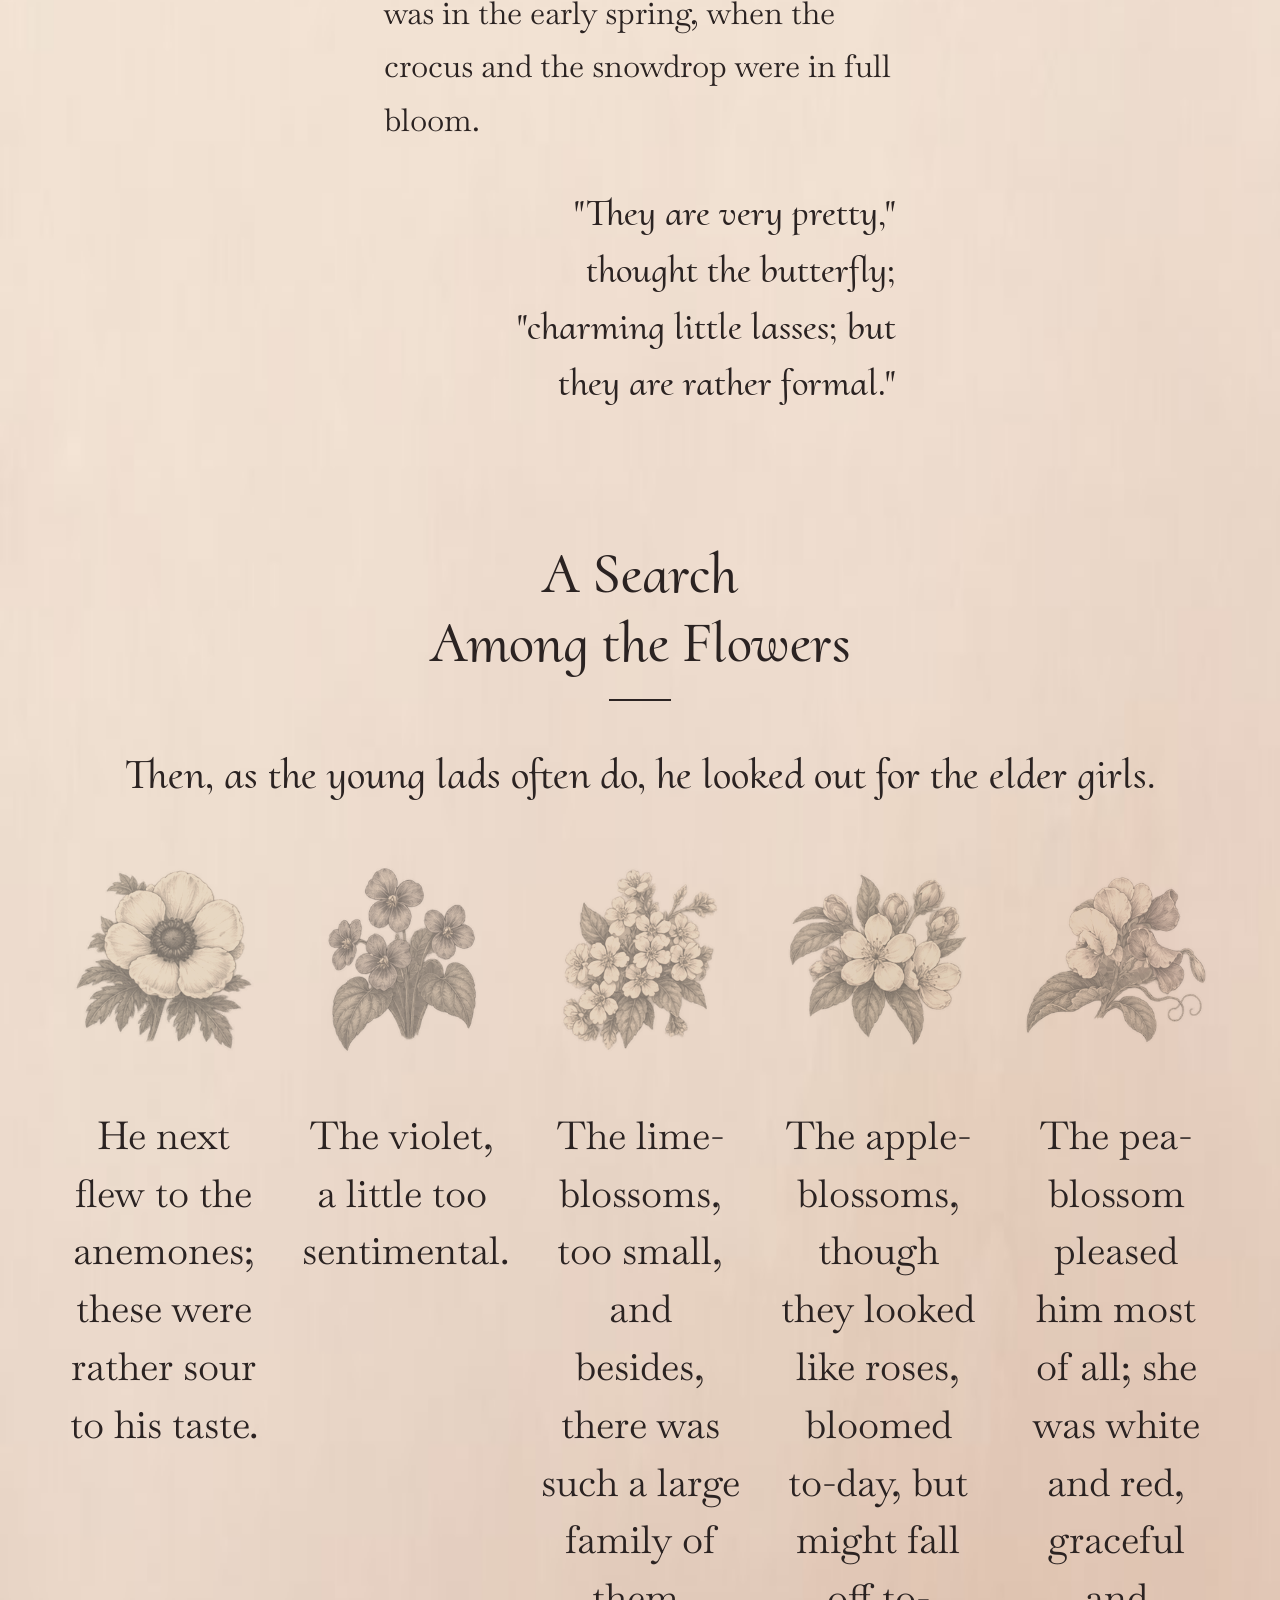
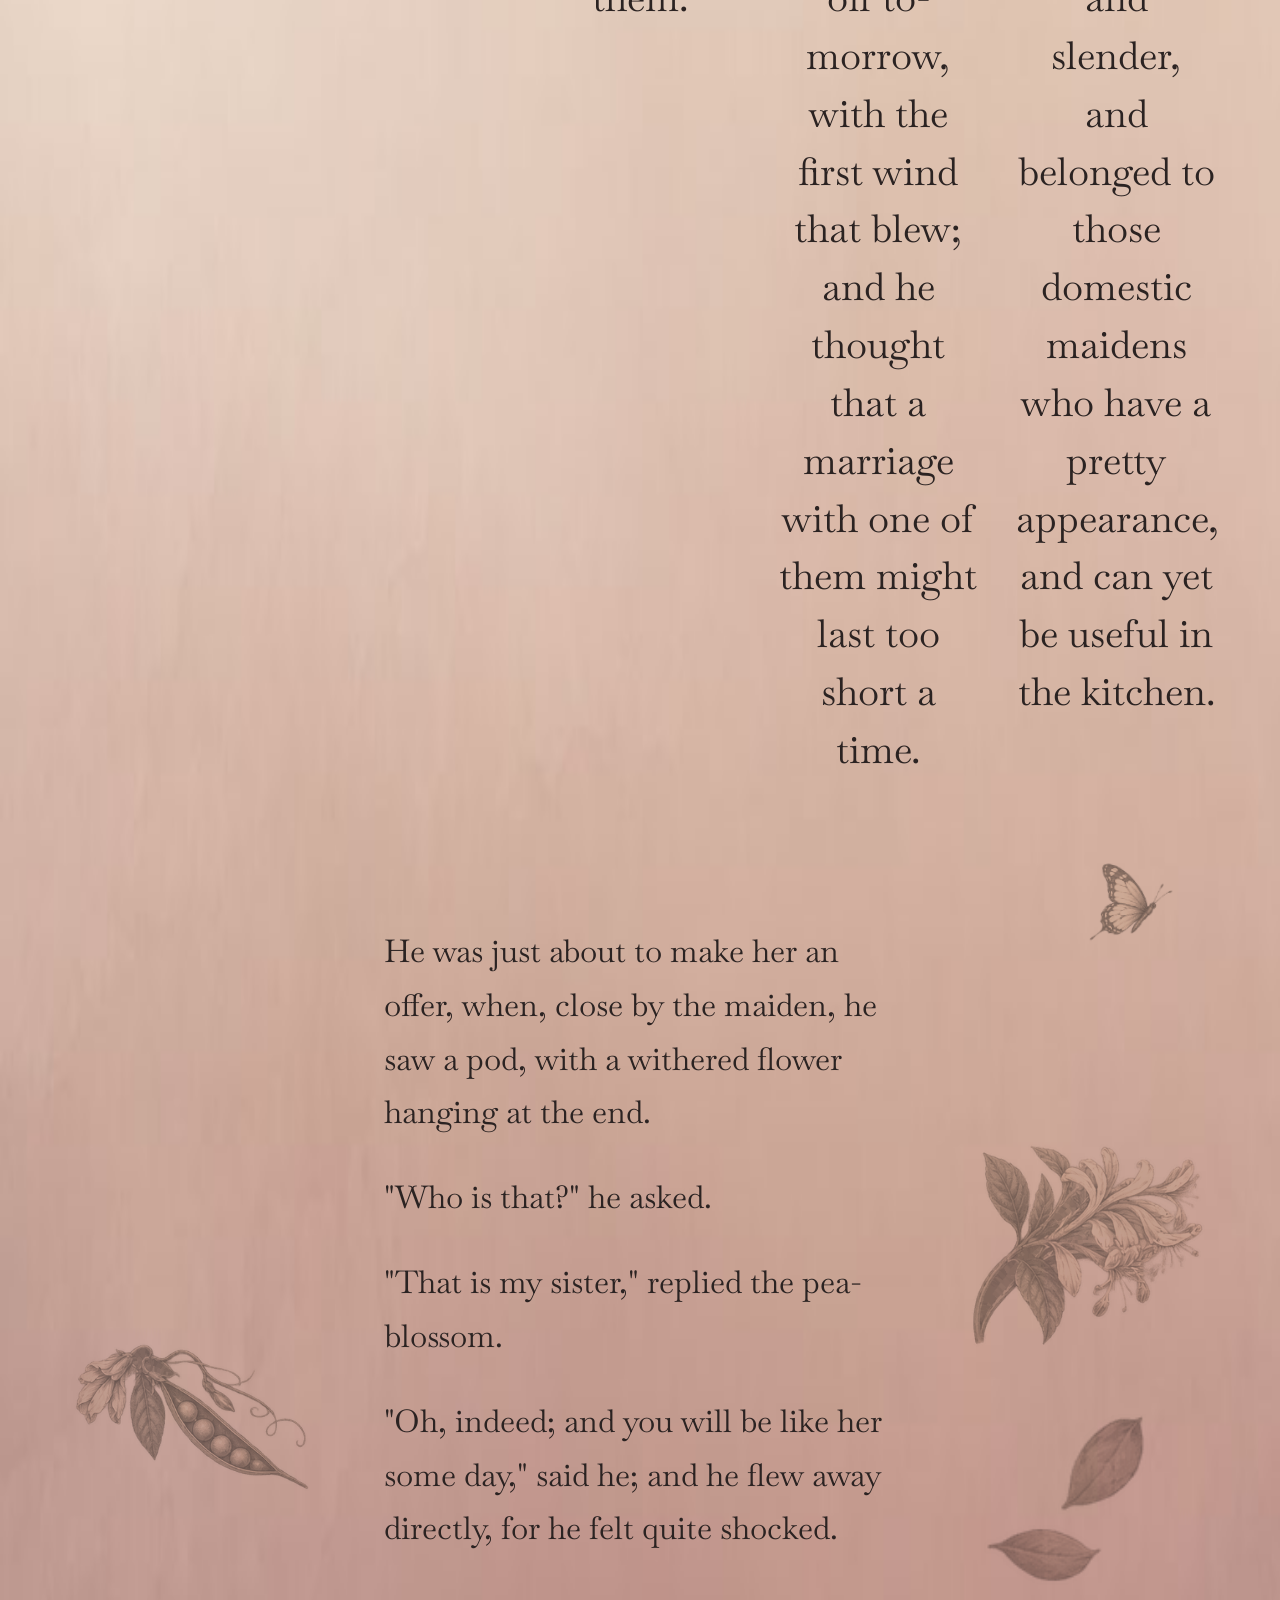
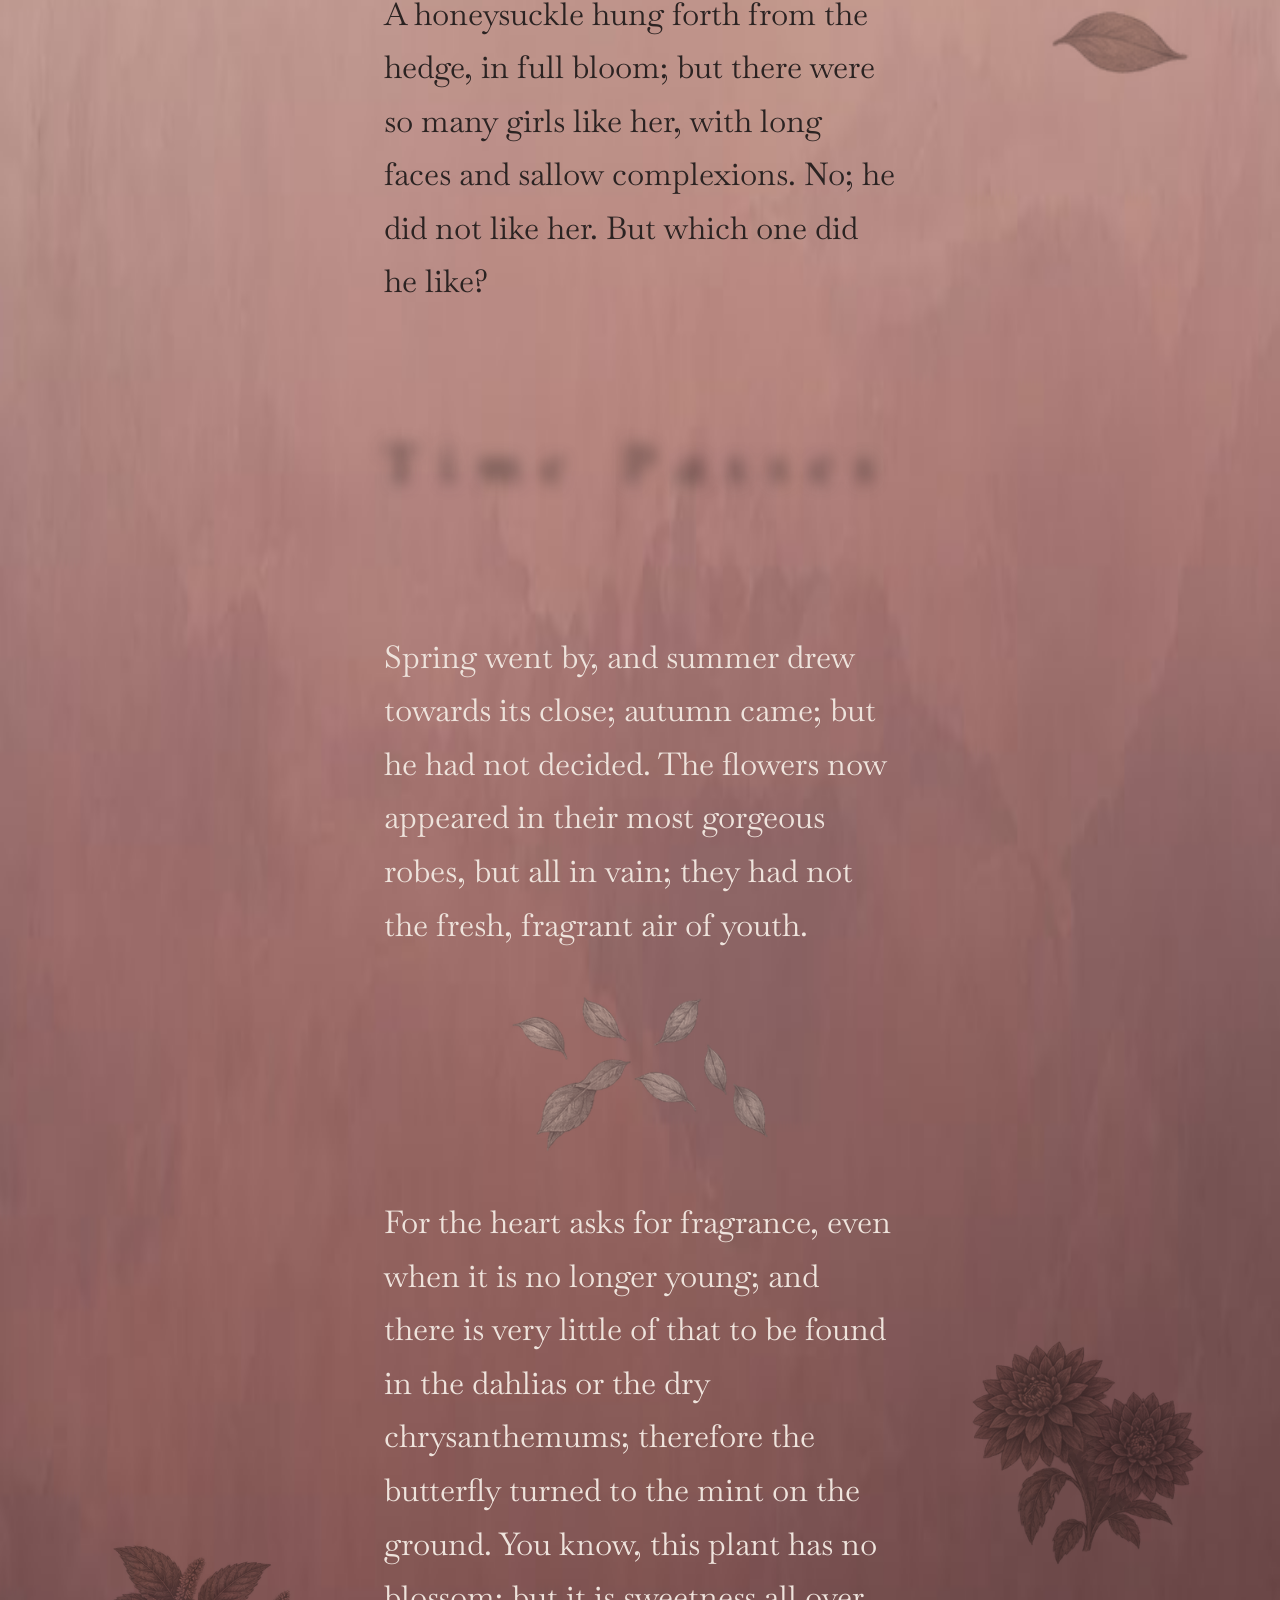
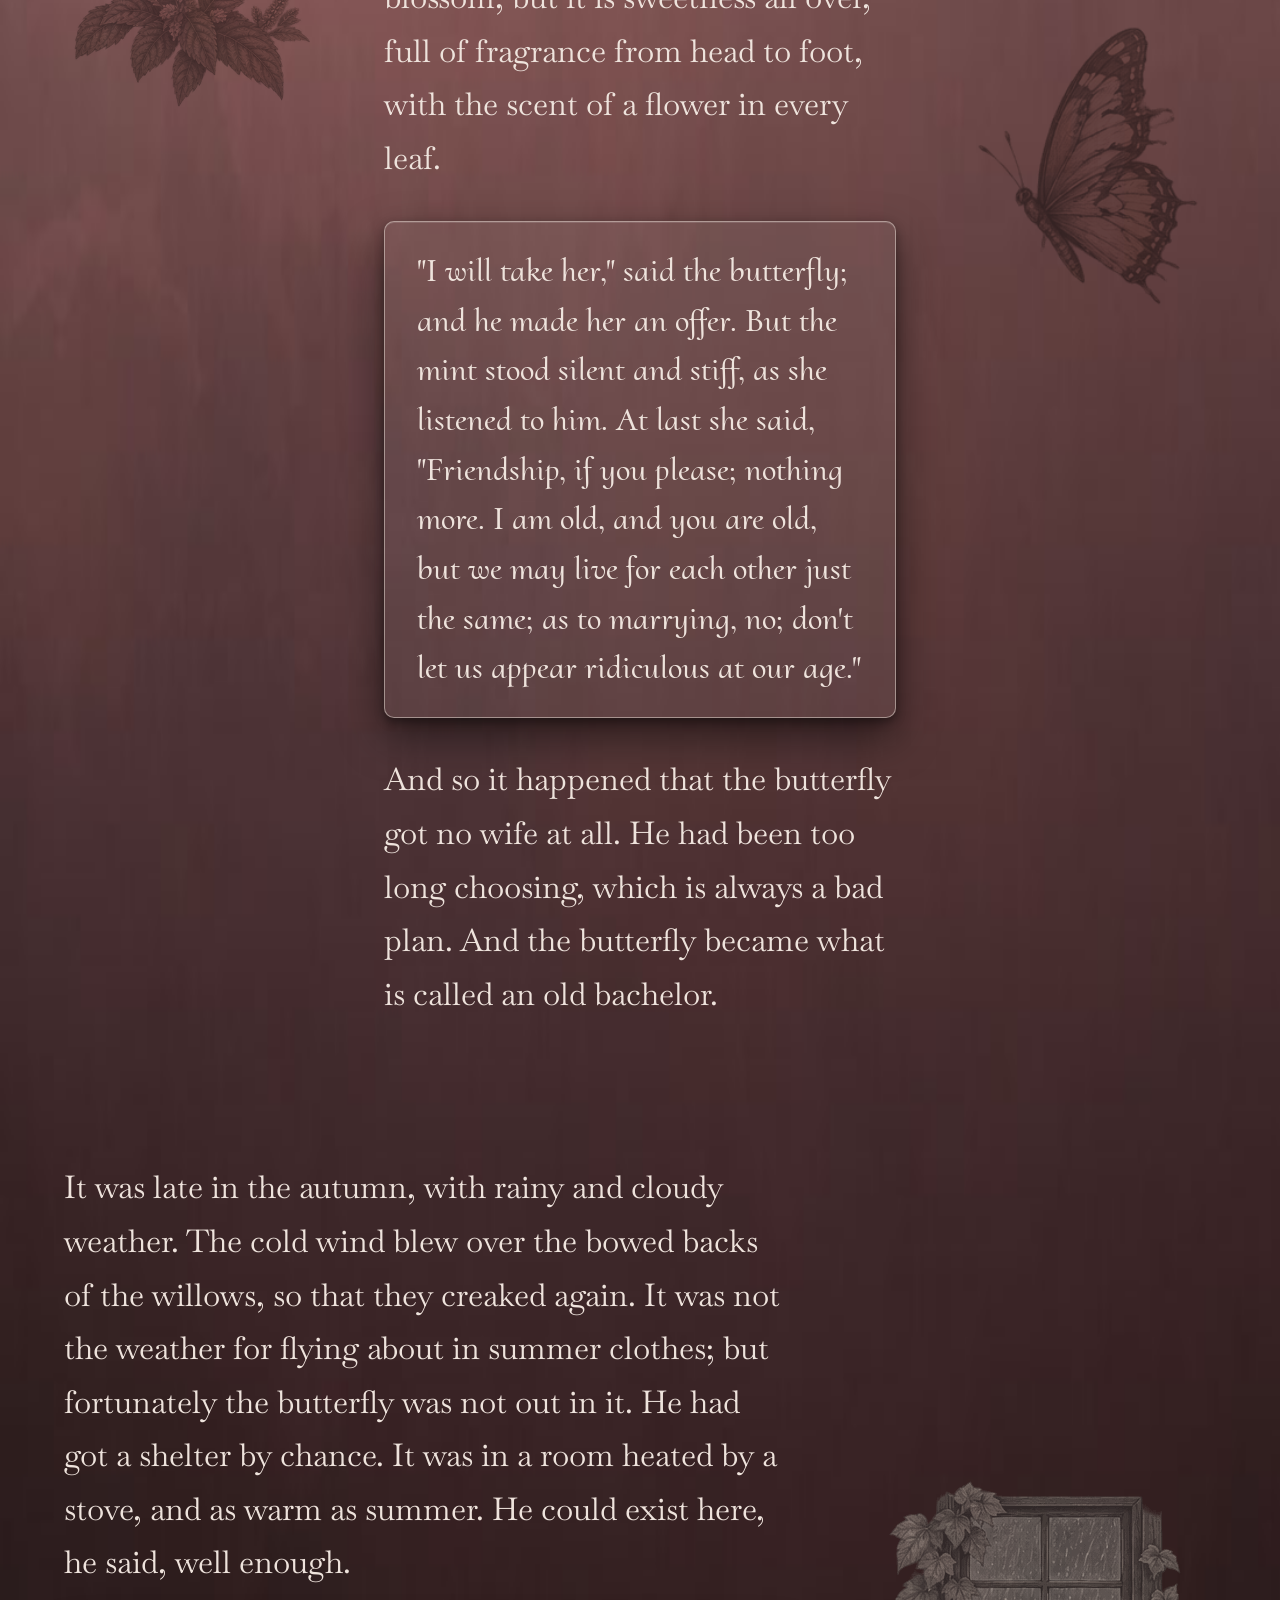
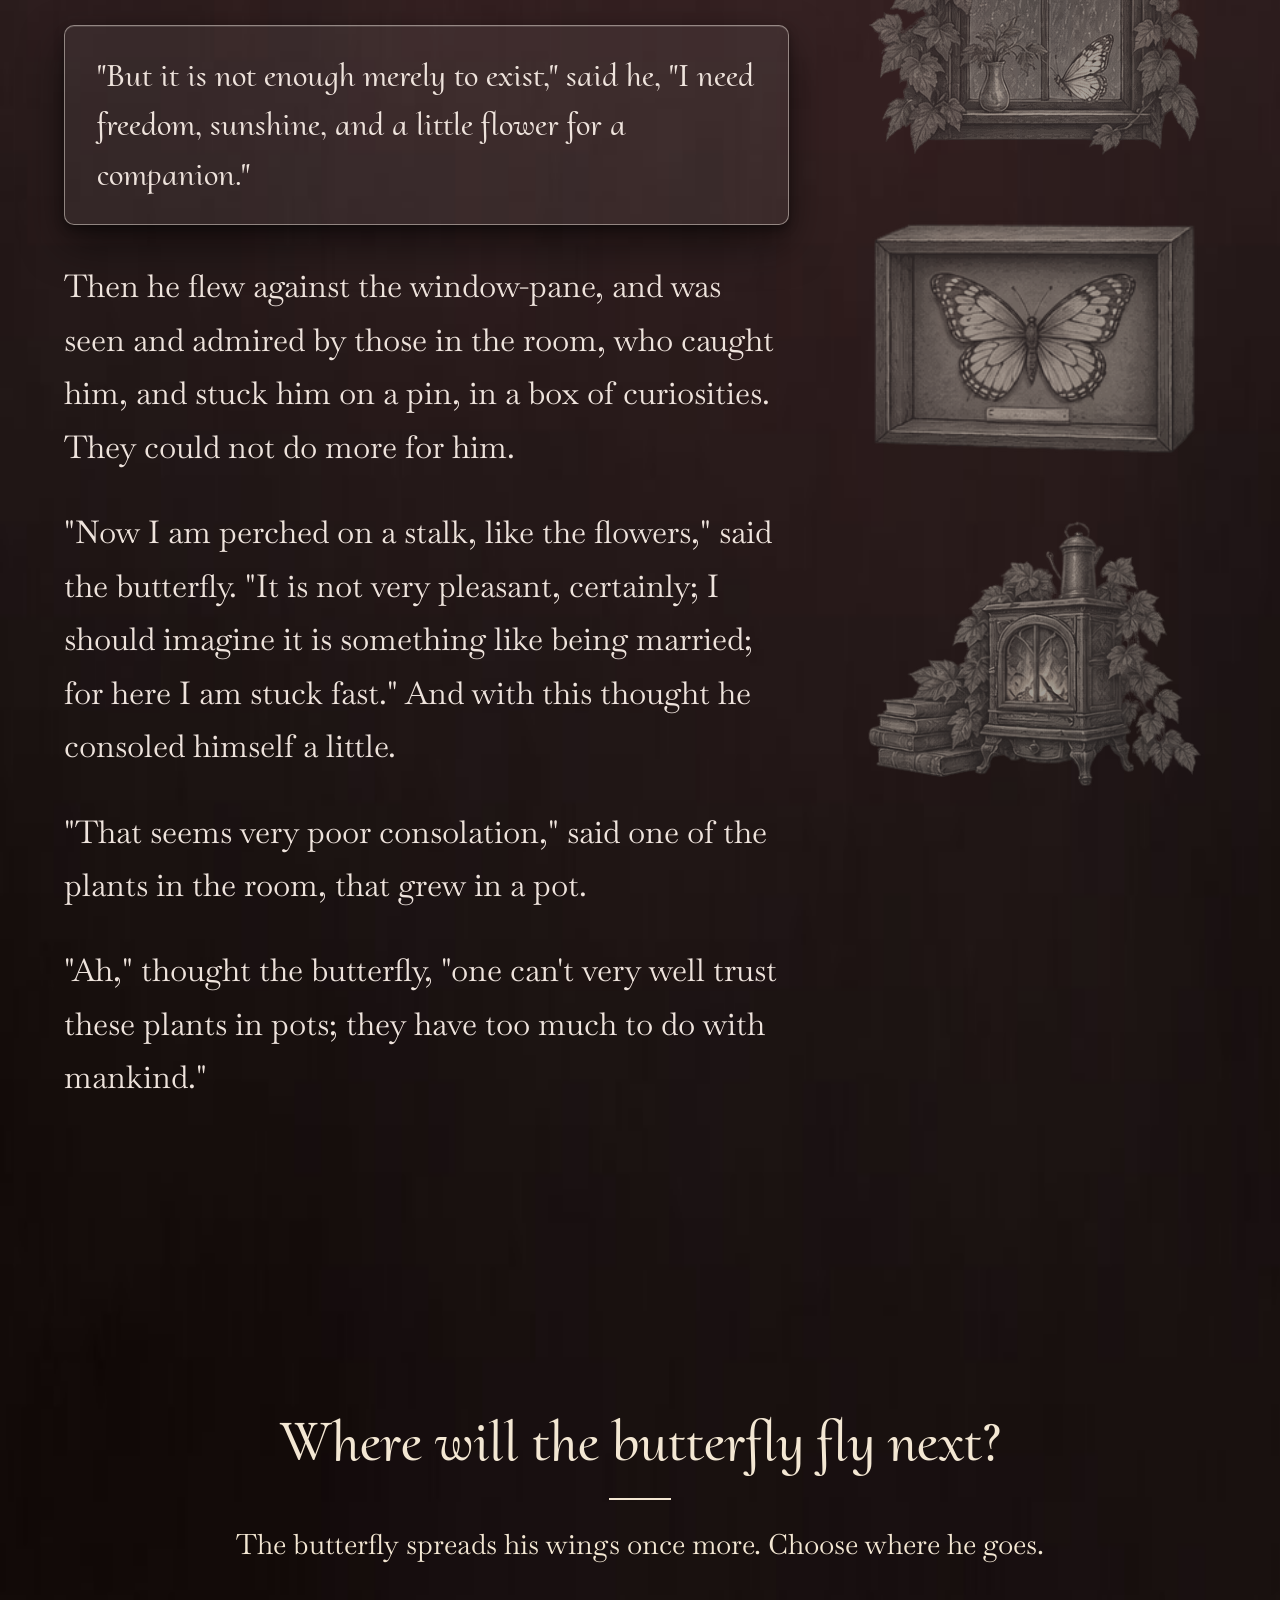
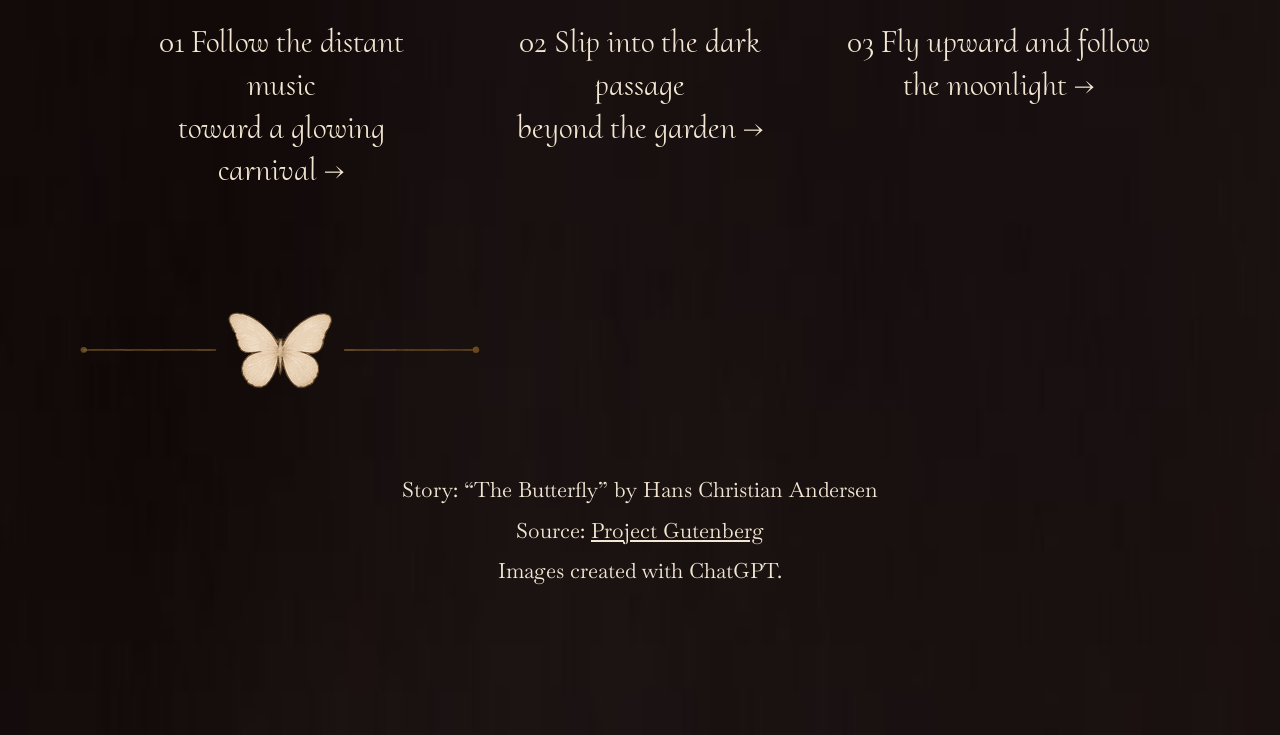
==== commit 1194386e: "favicon" ====
--- a/index.html
+++ b/index.html
@@ -1,5 +1,9 @@
 <!DOCTYPE html>
 <html lang="en">
+  <link rel="apple-touch-icon" sizes="180x180" href="/apple-touch-icon.png">
+  <link rel="icon" type="image/png" sizes="32x32" href="/favicon-32x32.png">
+  <link rel="icon" type="image/png" sizes="16x16" href="/favicon-16x16.png">
+  <link rel="manifest" href="/site.webmanifest">
 <head>
   <meta charset="UTF-8">
   <meta name="viewport" content="width=device-width, initial-scale=1.0">
@@ -8,6 +12,7 @@
   <link rel="preconnect" href="https://fonts.gstatic.com" crossorigin>
   <link href="https://fonts.googleapis.com/css2?family=Baskervville:ital,wght@0,400..700;1,400..700&family=Cormorant+Upright:wght@400;500;600;700&display=swap" rel="stylesheet">
   <link rel="stylesheet" href="style.css">
+
 </head>
 <body>
 
--- a/style.css
+++ b/style.css
@@ -44,7 +44,6 @@
 }
 
 
-
 header img,
 main img,
 footer img {
@@ -58,8 +57,6 @@
   opacity: 0.6 !important;
 }
 
-
-
 header {
   display: flex;
   justify-content: space-between;
@@ -90,8 +87,6 @@
 .top-butterfly.home {
   transform: translate(4vw, -2vw) rotate(0deg);
 }
-
-
 
 .row {
   display: flex;
@@ -379,7 +374,7 @@
     display: flex;
     justify-content: center;
     align-items: center;
-    margin: 5rem 0;
+    margin: 2rem 0;
   }
 
   .butterfly-divider {
@@ -430,9 +425,10 @@
   text-decoration: none;
   text-align: center;
   font-family: "Cormorant Upright", "Cormorant", Georgia, serif;
-  font-size: 2.8rem;
-  line-height: 1.25;
-}
+  font-size: 1.8rem;
+  line-height: 1.35;
+}
+
 .story-choices a:hover {
   color: white;
   text-decoration: none;
@@ -440,23 +436,55 @@
 
 .site-footer {
   text-align: center;
-  padding: 4rem 2rem 2rem;
-  color: #b9a99b;
-  font-size: 0.75rem;
-  line-height: 1.5;
+  padding: 3rem 2rem 4rem;
+  color: #f3e7d3;
+  font-family: "Baskervville", Baskerville, Georgia, serif;
+  font-size: 1.2rem;
+  line-height: 1.6;
 }
 
 .site-footer p {
-  margin: 0.2rem 0;
+  color: #f3e7d3;
+  margin: 0.4rem 0;
 }
 
 .site-footer a,
 .site-footer a:link,
-.site-footer a:visited {
-  color: #b9a99b;
+.site-footer a:visited,
+.site-footer a:active {
+  color: #f3e7d3;
   text-decoration: underline;
 }
 
 .site-footer a:hover {
-  color: #f3e7d3;
+  color: #ffffff;
+}
+
+@media (max-width: 700px) {
+
+  .next-story {
+    padding: 4rem 1rem;
+  }
+
+  .next-intro {
+    font-size: 1.1rem;
+  }
+
+  .story-choices {
+    grid-template-columns: 1fr;
+    gap: 2rem;
+    max-width: 28rem;
+  }
+
+  .story-choices a,
+  .story-choices a:link,
+  .story-choices a:visited,
+  .story-choices a:active {
+    font-size: 1.4rem;
+  }
+
+  .site-footer {
+    font-size: 1rem;
+    padding: 3rem 1rem;
+  }
 }
